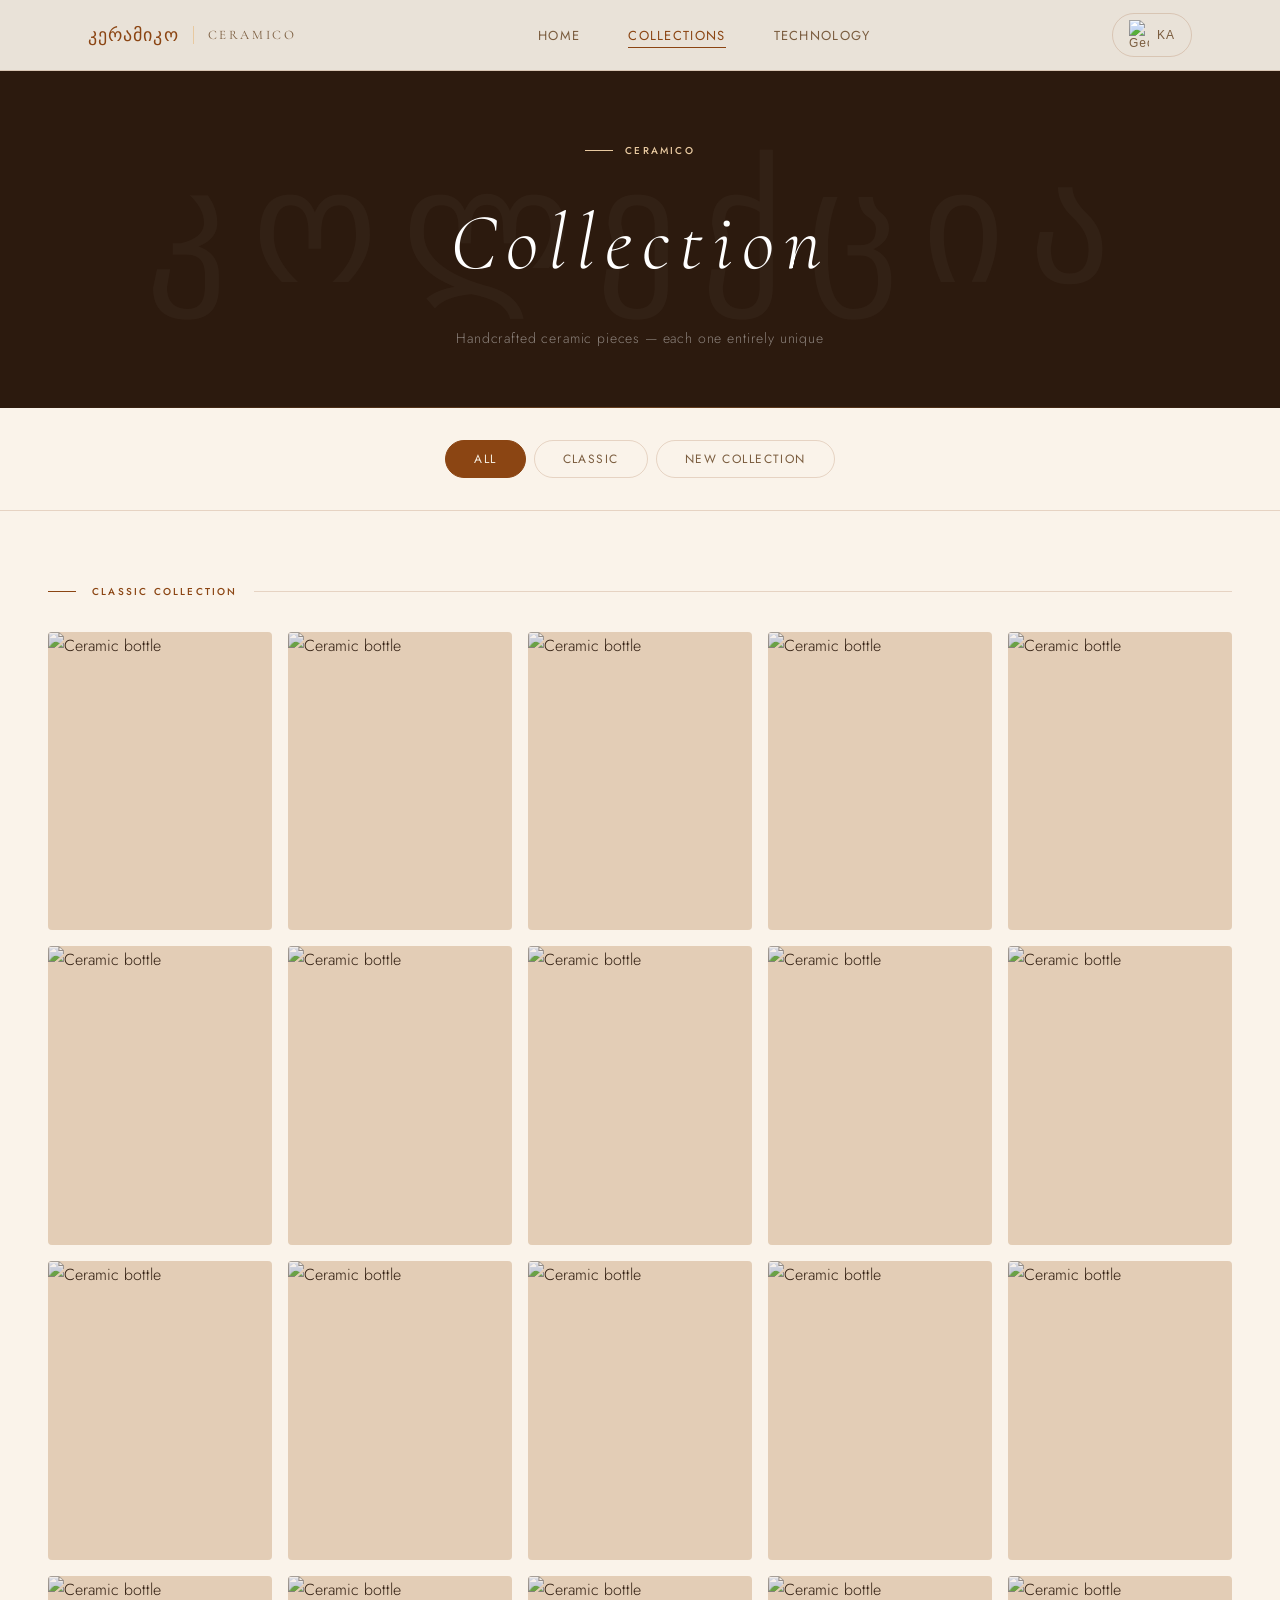
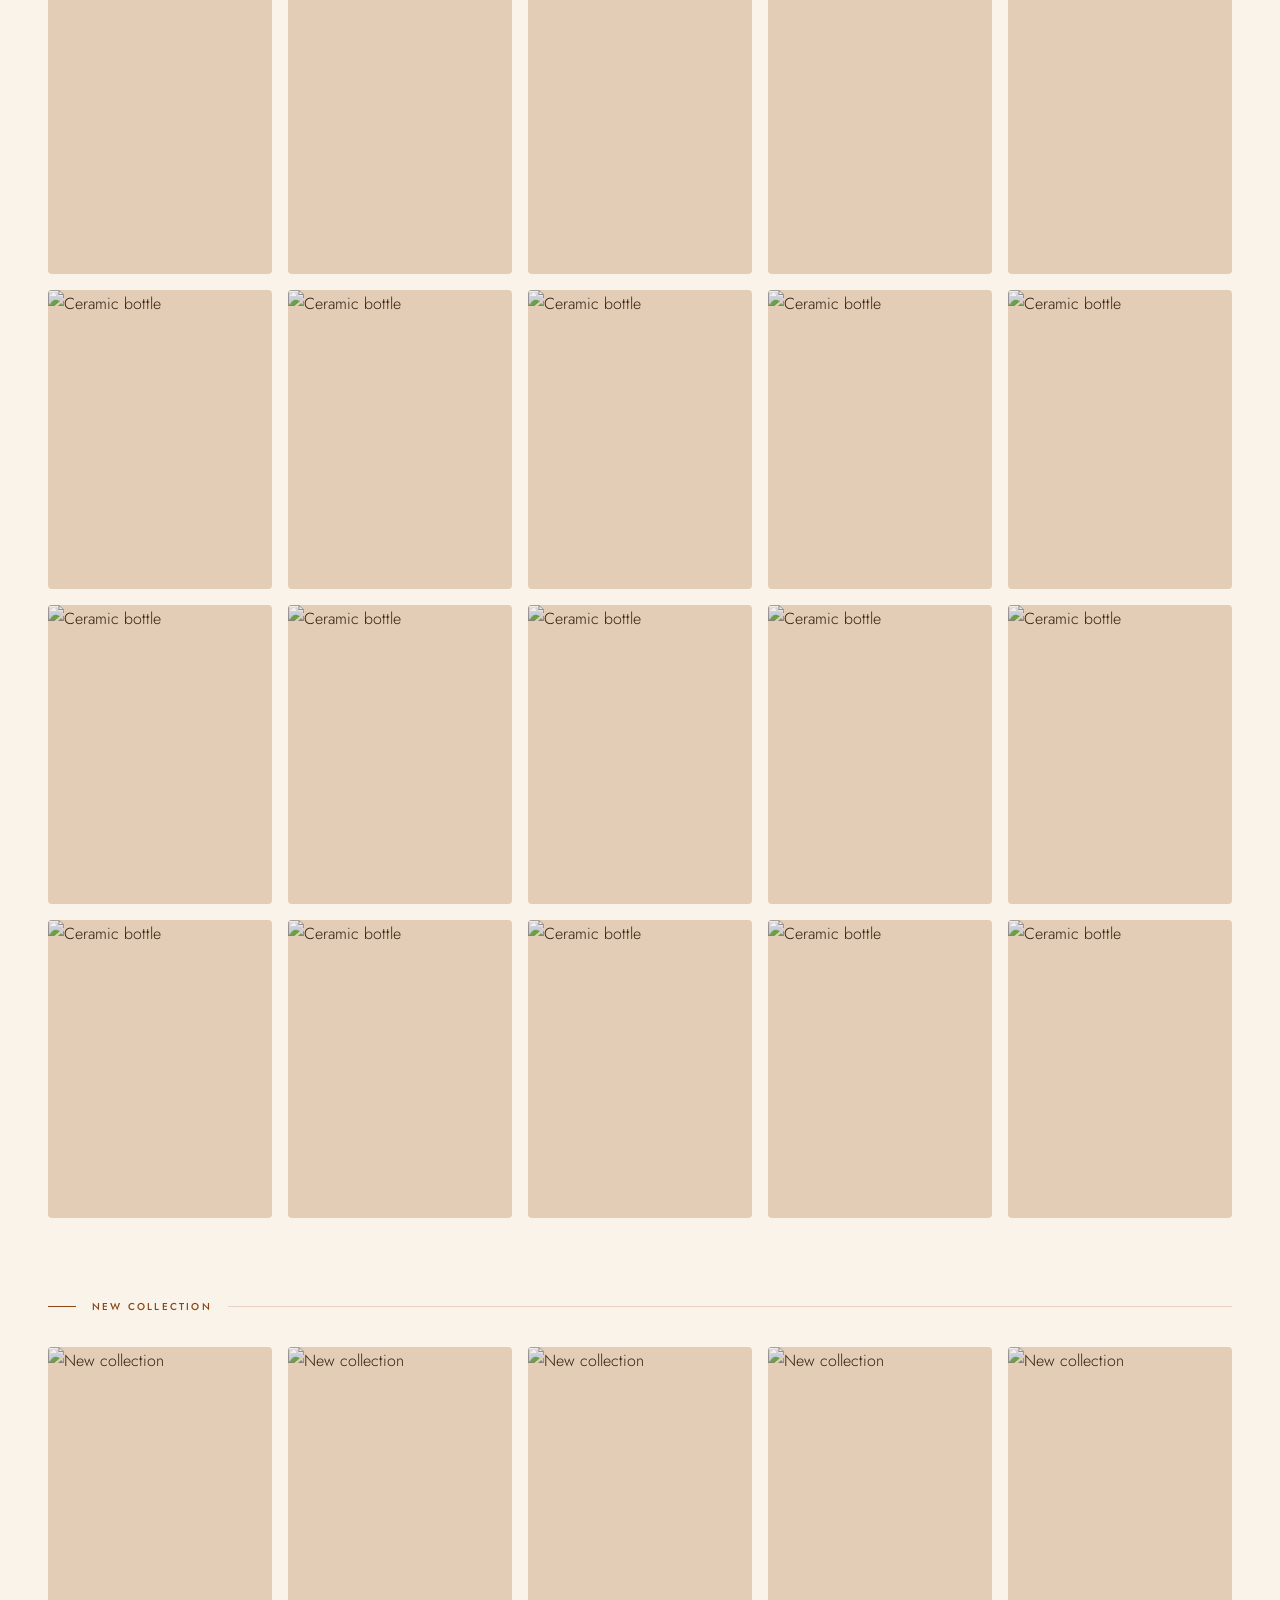
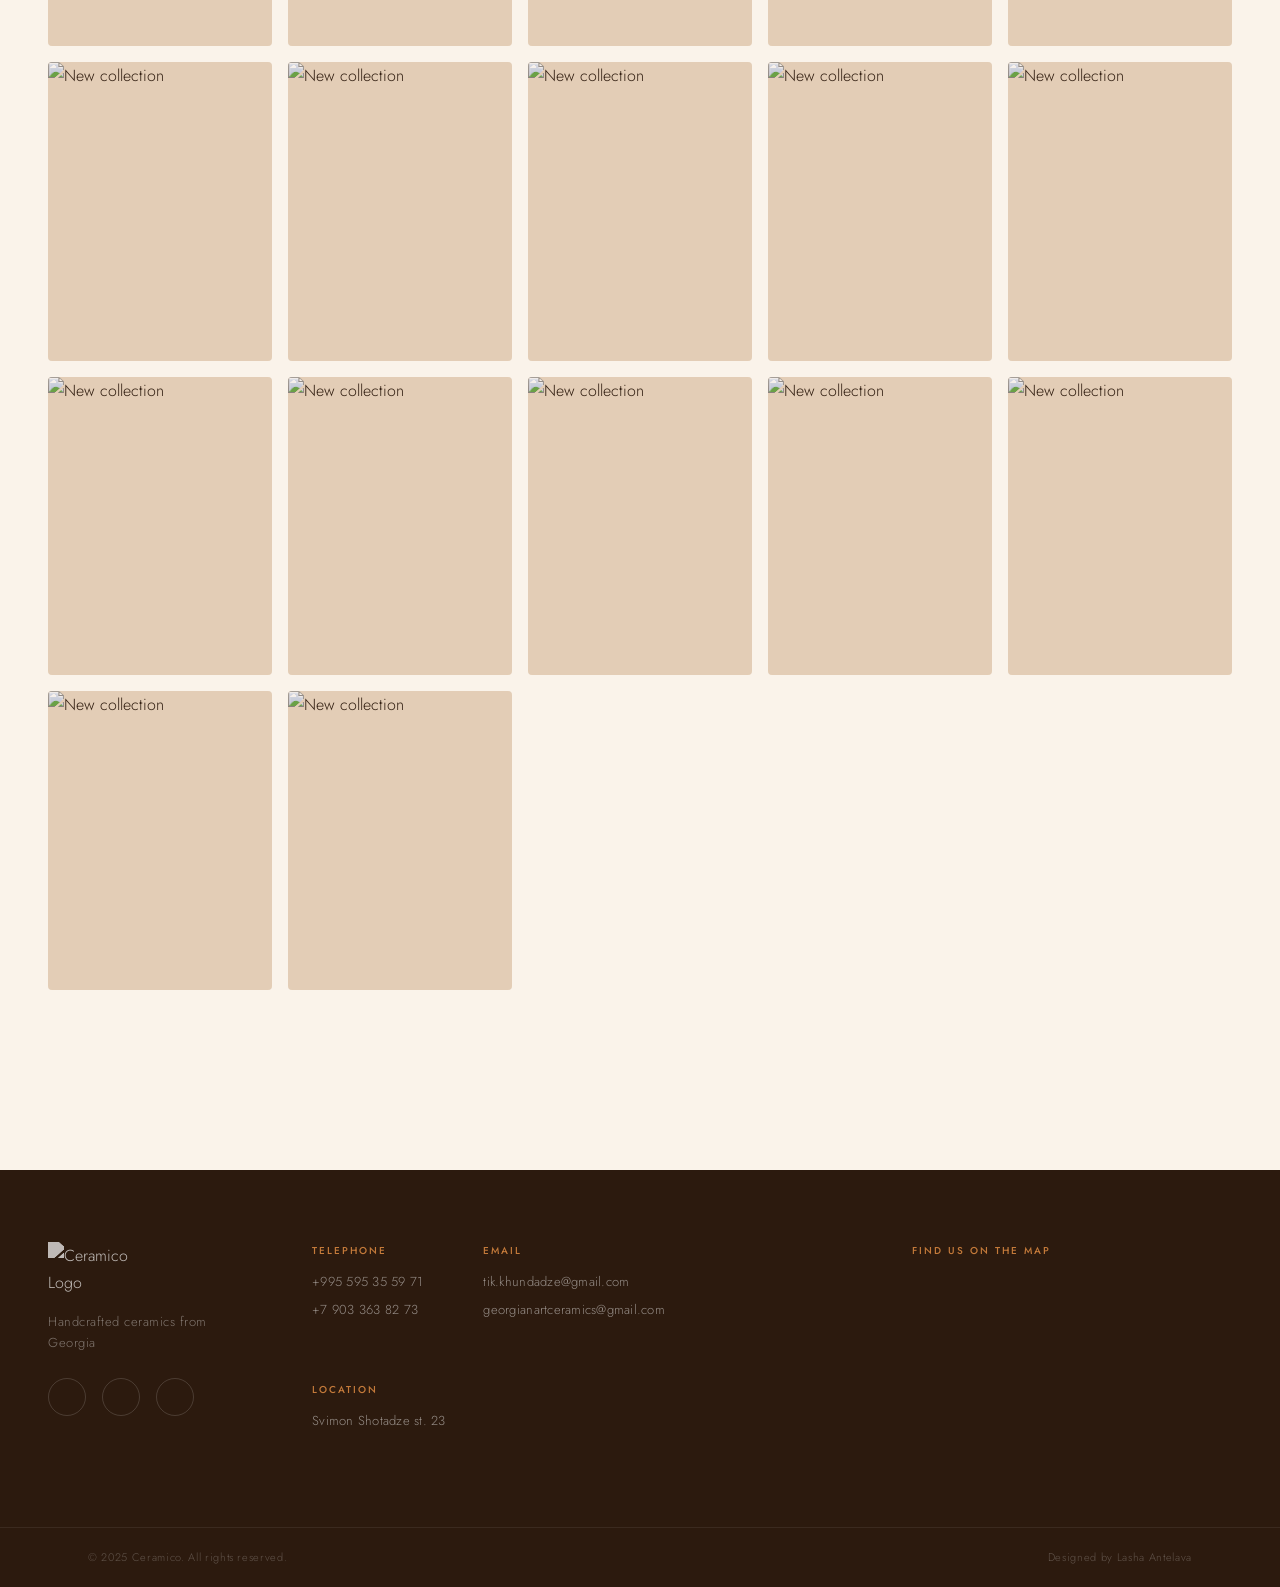
==== collection.html @ eb9ffe62 "init" ====
<!DOCTYPE html>
<html lang="en">

<head>
    <meta charset="UTF-8">
    <meta name="viewport" content="width=device-width, initial-scale=1.0">
    <link rel="stylesheet" href="style.css">
    <link rel="stylesheet" href="collection.css">
    <link rel="preconnect" href="https://fonts.googleapis.com">
    <link rel="preconnect" href="https://fonts.gstatic.com" crossorigin>
    <link href="https://fonts.googleapis.com/css2?family=Cormorant+Garamond:ital,wght@0,300;0,400;0,500;0,600;1,300;1,400&family=Jost:wght@300;400;500&display=swap" rel="stylesheet">
    <script src="https://kit.fontawesome.com/76924def7a.js" crossorigin="anonymous"></script>
    <title>Collection — Ceramico</title>
</head>

<body>

    <!-- NAVBAR -->
    <header class="tavi">
        <div class="nav-inner">
            <div class="nav-logo">
                <span class="logo-geo">კერამიკო</span>
                <span class="logo-divider"></span>
                <span class="logo-en">CERAMICO</span>
            </div>
            <nav class="navigacia">
                <ul class="chamonatvali">
                    <li><a href="home.html">Home</a></li>
                    <li><a href="collection.html" class="nav-active">Collections</a></li>
                    <li><a href="Technology.html">Technology</a></li>
                </ul>
            </nav>
            <button id="language-switch">
                <a href="koleqcia.html">
                    <img src="./fotebi/georgia-flag.jpg" alt="Georgian"> KA
                </a>
            </button>
        </div>
    </header>

    <!-- PAGE HERO -->
    <section class="page-hero">
        <div class="page-hero-content">
            <div class="section-label">Ceramico</div>
            <h1 class="page-title">Collection</h1>
            <p class="page-sub">Handcrafted ceramic pieces — each one entirely unique</p>
        </div>
        <div class="page-hero-line"></div>
    </section>

    <!-- FILTER BAR -->
    <div class="filter-bar">
        <button class="filter-btn active" data-filter="all">All</button>
        <button class="filter-btn" data-filter="classic">Classic</button>
        <button class="filter-btn" data-filter="new">New Collection</button>
    </div>

    <!-- GALLERY -->
    <main class="gallery-wrap">

        <!-- Classic collection -->
        <div class="gallery-section" id="classic">
            <div class="gallery-section-label">Classic Collection</div>
            <div class="gallery-grid">
                <div class="gallery-item" data-filter="classic"><div class="gallery-img-wrap"><img src="/fotebi/Rectangle 14.png" alt="Ceramic bottle"><div class="gallery-overlay"><i class="fa-solid fa-magnifying-glass-plus"></i></div></div></div>
                <div class="gallery-item" data-filter="classic"><div class="gallery-img-wrap"><img src="/fotebi/Rectangle 15.png" alt="Ceramic bottle"><div class="gallery-overlay"><i class="fa-solid fa-magnifying-glass-plus"></i></div></div></div>
                <div class="gallery-item" data-filter="classic"><div class="gallery-img-wrap"><img src="/fotebi/Rectangle 16.png" alt="Ceramic bottle"><div class="gallery-overlay"><i class="fa-solid fa-magnifying-glass-plus"></i></div></div></div>
                <div class="gallery-item" data-filter="classic"><div class="gallery-img-wrap"><img src="/fotebi/Rectangle 17.png" alt="Ceramic bottle"><div class="gallery-overlay"><i class="fa-solid fa-magnifying-glass-plus"></i></div></div></div>
                <div class="gallery-item" data-filter="classic"><div class="gallery-img-wrap"><img src="/fotebi/Rectangle 18.png" alt="Ceramic bottle"><div class="gallery-overlay"><i class="fa-solid fa-magnifying-glass-plus"></i></div></div></div>
                <div class="gallery-item" data-filter="classic"><div class="gallery-img-wrap"><img src="/fotebi/Rectangle 19.png" alt="Ceramic bottle"><div class="gallery-overlay"><i class="fa-solid fa-magnifying-glass-plus"></i></div></div></div>
                <div class="gallery-item" data-filter="classic"><div class="gallery-img-wrap"><img src="/fotebi/Rectangle 20.png" alt="Ceramic bottle"><div class="gallery-overlay"><i class="fa-solid fa-magnifying-glass-plus"></i></div></div></div>
                <div class="gallery-item" data-filter="classic"><div class="gallery-img-wrap"><img src="/fotebi/Rectangle 21.png" alt="Ceramic bottle"><div class="gallery-overlay"><i class="fa-solid fa-magnifying-glass-plus"></i></div></div></div>
                <div class="gallery-item" data-filter="classic"><div class="gallery-img-wrap"><img src="/fotebi/Rectangle 22.png" alt="Ceramic bottle"><div class="gallery-overlay"><i class="fa-solid fa-magnifying-glass-plus"></i></div></div></div>
                <div class="gallery-item" data-filter="classic"><div class="gallery-img-wrap"><img src="/fotebi/Rectangle 23.png" alt="Ceramic bottle"><div class="gallery-overlay"><i class="fa-solid fa-magnifying-glass-plus"></i></div></div></div>
                <div class="gallery-item" data-filter="classic"><div class="gallery-img-wrap"><img src="/fotebi/Rectangle 24.png" alt="Ceramic bottle"><div class="gallery-overlay"><i class="fa-solid fa-magnifying-glass-plus"></i></div></div></div>
                <div class="gallery-item" data-filter="classic"><div class="gallery-img-wrap"><img src="/fotebi/Rectangle 25.png" alt="Ceramic bottle"><div class="gallery-overlay"><i class="fa-solid fa-magnifying-glass-plus"></i></div></div></div>
                <div class="gallery-item" data-filter="classic"><div class="gallery-img-wrap"><img src="/fotebi/Rectangle 26.png" alt="Ceramic bottle"><div class="gallery-overlay"><i class="fa-solid fa-magnifying-glass-plus"></i></div></div></div>
                <div class="gallery-item" data-filter="classic"><div class="gallery-img-wrap"><img src="/fotebi/Rectangle 27.png" alt="Ceramic bottle"><div class="gallery-overlay"><i class="fa-solid fa-magnifying-glass-plus"></i></div></div></div>
                <div class="gallery-item" data-filter="classic"><div class="gallery-img-wrap"><img src="/fotebi/Rectangle 28.png" alt="Ceramic bottle"><div class="gallery-overlay"><i class="fa-solid fa-magnifying-glass-plus"></i></div></div></div>
                <div class="gallery-item" data-filter="classic"><div class="gallery-img-wrap"><img src="/fotebi/Rectangle 29.png" alt="Ceramic bottle"><div class="gallery-overlay"><i class="fa-solid fa-magnifying-glass-plus"></i></div></div></div>
                <div class="gallery-item" data-filter="classic"><div class="gallery-img-wrap"><img src="/fotebi/Rectangle 30.png" alt="Ceramic bottle"><div class="gallery-overlay"><i class="fa-solid fa-magnifying-glass-plus"></i></div></div></div>
                <div class="gallery-item" data-filter="classic"><div class="gallery-img-wrap"><img src="/fotebi/Rectangle 31.png" alt="Ceramic bottle"><div class="gallery-overlay"><i class="fa-solid fa-magnifying-glass-plus"></i></div></div></div>
                <div class="gallery-item" data-filter="classic"><div class="gallery-img-wrap"><img src="/fotebi/Rectangle 32.png" alt="Ceramic bottle"><div class="gallery-overlay"><i class="fa-solid fa-magnifying-glass-plus"></i></div></div></div>
                <div class="gallery-item" data-filter="classic"><div class="gallery-img-wrap"><img src="/fotebi/Rectangle 33.png" alt="Ceramic bottle"><div class="gallery-overlay"><i class="fa-solid fa-magnifying-glass-plus"></i></div></div></div>
                <div class="gallery-item" data-filter="classic"><div class="gallery-img-wrap"><img src="/fotebi/Rectangle 34.png" alt="Ceramic bottle"><div class="gallery-overlay"><i class="fa-solid fa-magnifying-glass-plus"></i></div></div></div>
                <div class="gallery-item" data-filter="classic"><div class="gallery-img-wrap"><img src="/fotebi/Rectangle 35.png" alt="Ceramic bottle"><div class="gallery-overlay"><i class="fa-solid fa-magnifying-glass-plus"></i></div></div></div>
                <div class="gallery-item" data-filter="classic"><div class="gallery-img-wrap"><img src="/fotebi/Rectangle 36.jpg" alt="Ceramic bottle"><div class="gallery-overlay"><i class="fa-solid fa-magnifying-glass-plus"></i></div></div></div>
                <div class="gallery-item" data-filter="classic"><div class="gallery-img-wrap"><img src="/fotebi/Rectangle 37.png" alt="Ceramic bottle"><div class="gallery-overlay"><i class="fa-solid fa-magnifying-glass-plus"></i></div></div></div>
                <div class="gallery-item" data-filter="classic"><div class="gallery-img-wrap"><img src="/fotebi/Rectangle 38.png" alt="Ceramic bottle"><div class="gallery-overlay"><i class="fa-solid fa-magnifying-glass-plus"></i></div></div></div>
                <div class="gallery-item" data-filter="classic"><div class="gallery-img-wrap"><img src="/fotebi/Rectangle 39.png" alt="Ceramic bottle"><div class="gallery-overlay"><i class="fa-solid fa-magnifying-glass-plus"></i></div></div></div>
                <div class="gallery-item" data-filter="classic"><div class="gallery-img-wrap"><img src="/fotebi/Rectangle 40.png" alt="Ceramic bottle"><div class="gallery-overlay"><i class="fa-solid fa-magnifying-glass-plus"></i></div></div></div>
                <div class="gallery-item" data-filter="classic"><div class="gallery-img-wrap"><img src="/fotebi/Rectangle 41.png" alt="Ceramic bottle"><div class="gallery-overlay"><i class="fa-solid fa-magnifying-glass-plus"></i></div></div></div>
                <div class="gallery-item" data-filter="classic"><div class="gallery-img-wrap"><img src="/fotebi/Rectangle 42.png" alt="Ceramic bottle"><div class="gallery-overlay"><i class="fa-solid fa-magnifying-glass-plus"></i></div></div></div>
                <div class="gallery-item" data-filter="classic"><div class="gallery-img-wrap"><img src="/fotebi/Rectangle 43.png" alt="Ceramic bottle"><div class="gallery-overlay"><i class="fa-solid fa-magnifying-glass-plus"></i></div></div></div>
                <div class="gallery-item" data-filter="classic"><div class="gallery-img-wrap"><img src="/fotebi/Rectangle 44.png" alt="Ceramic bottle"><div class="gallery-overlay"><i class="fa-solid fa-magnifying-glass-plus"></i></div></div></div>
                <div class="gallery-item" data-filter="classic"><div class="gallery-img-wrap"><img src="/fotebi/Rectangle 37.png" alt="Ceramic bottle"><div class="gallery-overlay"><i class="fa-solid fa-magnifying-glass-plus"></i></div></div></div>
                <div class="gallery-item" data-filter="classic"><div class="gallery-img-wrap"><img src="/fotebi/Rectangle 38.png" alt="Ceramic bottle"><div class="gallery-overlay"><i class="fa-solid fa-magnifying-glass-plus"></i></div></div></div>
                <div class="gallery-item" data-filter="classic"><div class="gallery-img-wrap"><img src="/fotebi/Rectangle 31.png" alt="Ceramic bottle"><div class="gallery-overlay"><i class="fa-solid fa-magnifying-glass-plus"></i></div></div></div>
                <div class="gallery-item" data-filter="classic"><div class="gallery-img-wrap"><img src="/fotebi/Rectangle 46.png" alt="Ceramic bottle"><div class="gallery-overlay"><i class="fa-solid fa-magnifying-glass-plus"></i></div></div></div>
            </div>
        </div>

        <!-- New collection -->
        <div class="gallery-section" id="new">
            <div class="gallery-section-label">New Collection</div>
            <div class="gallery-grid">
                <div class="gallery-item" data-filter="new"><div class="gallery-img-wrap"><img src="/fotebi/axali fotkebi/1.jpg" alt="New collection"><div class="gallery-overlay"><i class="fa-solid fa-magnifying-glass-plus"></i></div></div></div>
                <div class="gallery-item" data-filter="new"><div class="gallery-img-wrap"><img src="/fotebi/axali fotkebi/2.jpg" alt="New collection"><div class="gallery-overlay"><i class="fa-solid fa-magnifying-glass-plus"></i></div></div></div>
                <div class="gallery-item" data-filter="new"><div class="gallery-img-wrap"><img src="/fotebi/axali fotkebi/3.jpg" alt="New collection"><div class="gallery-overlay"><i class="fa-solid fa-magnifying-glass-plus"></i></div></div></div>
                <div class="gallery-item" data-filter="new"><div class="gallery-img-wrap"><img src="/fotebi/axali fotkebi/4.jpg" alt="New collection"><div class="gallery-overlay"><i class="fa-solid fa-magnifying-glass-plus"></i></div></div></div>
                <div class="gallery-item" data-filter="new"><div class="gallery-img-wrap"><img src="/fotebi/axali fotkebi/5.jpg" alt="New collection"><div class="gallery-overlay"><i class="fa-solid fa-magnifying-glass-plus"></i></div></div></div>
                <div class="gallery-item" data-filter="new"><div class="gallery-img-wrap"><img src="/fotebi/axali fotkebi/6.jpg" alt="New collection"><div class="gallery-overlay"><i class="fa-solid fa-magnifying-glass-plus"></i></div></div></div>
                <div class="gallery-item" data-filter="new"><div class="gallery-img-wrap"><img src="/fotebi/axali fotkebi/7.jpg" alt="New collection"><div class="gallery-overlay"><i class="fa-solid fa-magnifying-glass-plus"></i></div></div></div>
                <div class="gallery-item" data-filter="new"><div class="gallery-img-wrap"><img src="/fotebi/axali fotkebi/8.jpg" alt="New collection"><div class="gallery-overlay"><i class="fa-solid fa-magnifying-glass-plus"></i></div></div></div>
                <div class="gallery-item" data-filter="new"><div class="gallery-img-wrap"><img src="/fotebi/axali fotkebi/9.jpg" alt="New collection"><div class="gallery-overlay"><i class="fa-solid fa-magnifying-glass-plus"></i></div></div></div>
                <div class="gallery-item" data-filter="new"><div class="gallery-img-wrap"><img src="/fotebi/axali fotkebi/10.jpg" alt="New collection"><div class="gallery-overlay"><i class="fa-solid fa-magnifying-glass-plus"></i></div></div></div>
                <div class="gallery-item" data-filter="new"><div class="gallery-img-wrap"><img src="/fotebi/axali fotkebi/11.jpg" alt="New collection"><div class="gallery-overlay"><i class="fa-solid fa-magnifying-glass-plus"></i></div></div></div>
                <div class="gallery-item" data-filter="new"><div class="gallery-img-wrap"><img src="/fotebi/axali fotkebi/12.jpg" alt="New collection"><div class="gallery-overlay"><i class="fa-solid fa-magnifying-glass-plus"></i></div></div></div>
                <div class="gallery-item" data-filter="new"><div class="gallery-img-wrap"><img src="/fotebi/axali fotkebi/13.jpg" alt="New collection"><div class="gallery-overlay"><i class="fa-solid fa-magnifying-glass-plus"></i></div></div></div>
                <div class="gallery-item" data-filter="new"><div class="gallery-img-wrap"><img src="/fotebi/axali fotkebi/14.jpg" alt="New collection"><div class="gallery-overlay"><i class="fa-solid fa-magnifying-glass-plus"></i></div></div></div>
                <div class="gallery-item" data-filter="new"><div class="gallery-img-wrap"><img src="/fotebi/axali fotkebi/15.jpg" alt="New collection"><div class="gallery-overlay"><i class="fa-solid fa-magnifying-glass-plus"></i></div></div></div>
                <div class="gallery-item" data-filter="new"><div class="gallery-img-wrap"><img src="/fotebi/axali fotkebi/16.jpg" alt="New collection"><div class="gallery-overlay"><i class="fa-solid fa-magnifying-glass-plus"></i></div></div></div>
                <div class="gallery-item" data-filter="new"><div class="gallery-img-wrap"><img src="/fotebi/axali fotkebi/17.jpg" alt="New collection"><div class="gallery-overlay"><i class="fa-solid fa-magnifying-glass-plus"></i></div></div></div>
            </div>
        </div>

    </main>

    <!-- LIGHTBOX -->
    <div class="lightbox" id="lightbox">
        <button class="lightbox-close"><i class="fa-solid fa-xmark"></i></button>
        <button class="lightbox-prev"><i class="fa-solid fa-chevron-left"></i></button>
        <div class="lightbox-img-wrap">
            <img src="" alt="" id="lightbox-img">
        </div>
        <button class="lightbox-next"><i class="fa-solid fa-chevron-right"></i></button>
    </div>

    <!-- FOOTER -->
    <footer>
        <div class="footer-top">
            <div class="footer-logo-block">
                <img src="./fotebi/logo.png" alt="Ceramico Logo" class="footer-logo">
                <p class="footer-tagline">Handcrafted ceramics from Georgia</p>
                <div class="soc">
                    <a href="#"><i class="fa-brands fa-facebook"></i></a>
                    <a href="#"><i class="fa-brands fa-instagram"></i></a>
                    <a href="#"><i class="fa-regular fa-envelope"></i></a>
                </div>
            </div>
            <div class="footer-contacts">
                <div class="contact-group">
                    <p class="contact-heading">Telephone</p>
                    <p class="contact-val">+995 595 35 59 71</p>
                    <p class="contact-val">+7 903 363 82 73</p>
                </div>
                <div class="contact-group">
                    <p class="contact-heading">Email</p>
                    <p class="contact-val">tik.khundadze@gmail.com</p>
                    <p class="contact-val">georgianartceramics@gmail.com</p>
                </div>
                <div class="contact-group">
                    <p class="contact-heading">Location</p>
                    <p class="contact-val">Svimon Shotadze st. 23</p>
                </div>
            </div>
            <div class="footer-map">
                <p class="footer-map-label">Find us on the map</p>
                <iframe src="https://www.google.com/maps/embed?pb=!1m18!1m12!1m3!1d2972.876158461858!2d44.75768653528101!3d41.83096477124692!2m3!1f0!2f0!3f0!3m2!1i1024!2i768!4f13.1!3m3!1m2!1s0x40446f11e22a13d9%3A0x3f8ae42a7b298f8d!2sClay%20Bottles-Ceramico!5e0!3m2!1sen!2sge!4v1778598873194!5m2!1sen!2sge" allowfullscreen="" loading="lazy" referrerpolicy="no-referrer-when-downgrade"></iframe>
            </div>
        </div>
        <div class="footer-bottom">
            <p>© 2025 Ceramico. All rights reserved.</p>
            <p>Designed by Lasha Antelava</p>
        </div>
    </footer>

    <script src="gallery.js"></script>
</body>
</html>
---- style.css ----
/* ============================================
   CERAMICO — Redesigned Stylesheet
   Palette: warm terracotta, clay cream, deep brown
   Fonts: Cormorant Garamond (display) + Jost (body)
   ============================================ */

:root {
    --clay:        #8B4513;
    --clay-dark:   #5C2E0A;
    --clay-light:  #C47A3A;
    --clay-pale:   #E8C9A0;
    --cream:       #F5EDE0;
    --cream-dark:  #EAD9C4;
    --parchment:   #FAF3EA;
    --brown-deep:  #2C1A0E;
    --brown-mid:   #4A2D1A;
    --text-main:   #2C1A0E;
    --text-muted:  #7A5C3E;
    --text-light:  #B08D6A;
    --border:      rgba(139, 69, 19, 0.18);

    --font-display: 'Cormorant Garamond', Georgia, serif;
    --font-body:    'Jost', sans-serif;
}

*, *::before, *::after {
    margin: 0;
    padding: 0;
    box-sizing: border-box;
}

html { scroll-behavior: smooth; }

body {
    font-family: var(--font-body);
    background-color: var(--parchment);
    color: var(--text-main);
    font-weight: 300;
    line-height: 1.7;
    overflow-x: hidden;
}

a {
    all: unset;
    cursor: pointer;
}

img {
    max-width: 100%;
    display: block;
}

/* ============================================
   NAVBAR
   ============================================ */

.tavi {
    position: fixed;
    top: 0; left: 0; right: 0;
    z-index: 100;
    background: rgba(250, 243, 234, 0.92);
    backdrop-filter: blur(10px);
    -webkit-backdrop-filter: blur(10px);
    border-bottom: 1px solid var(--border);
}

.nav-inner {
    max-width: 1200px;
    margin: 0 auto;
    padding: 0 48px;
    height: 70px;
    display: flex;
    align-items: center;
    justify-content: space-between;
}

.nav-logo {
    display: flex;
    align-items: center;
    gap: 14px;
    font-family: var(--font-display);
}

.logo-geo {
    font-size: 18px;
    font-weight: 500;
    color: var(--clay);
    letter-spacing: 0.06em;
}

.logo-divider {
    display: inline-block;
    width: 1px;
    height: 18px;
    background: var(--clay-pale);
}

.logo-en {
    font-size: 13px;
    font-weight: 400;
    letter-spacing: 0.2em;
    color: var(--text-muted);
}

.chamonatvali {
    display: flex;
    list-style: none;
    gap: 48px;
}

.chamonatvali a {
    font-family: var(--font-body);
    font-size: 13px;
    font-weight: 400;
    letter-spacing: 0.1em;
    color: var(--text-muted);
    text-transform: uppercase;
    transition: color 0.2s;
    position: relative;
}

.chamonatvali a::after {
    content: '';
    position: absolute;
    bottom: -3px; left: 0;
    width: 0; height: 1px;
    background: var(--clay);
    transition: width 0.25s ease;
}

.chamonatvali a:hover {
    color: var(--clay);
}

.chamonatvali a:hover::after {
    width: 100%;
}

#language-switch {
    background: none;
    border: 1px solid var(--border);
    border-radius: 40px;
    padding: 6px 16px;
    cursor: pointer;
    transition: background 0.2s, border-color 0.2s;
}

#language-switch:hover {
    background: var(--cream-dark);
    border-color: var(--clay-pale);
}

#language-switch a {
    display: flex;
    align-items: center;
    gap: 8px;
    font-size: 12px;
    font-weight: 400;
    letter-spacing: 0.08em;
    color: var(--text-muted);
}

#language-switch img {
    width: 20px;
    height: auto;
    display: inline-block;
}

/* ============================================
   HERO
   ============================================ */

.hero {
    position: relative;
    min-height: 100vh;
    display: flex;
    align-items: center;
    justify-content: center;
    background-color: var(--brown-deep);
    background-image:
        radial-gradient(ellipse 80% 60% at 50% 40%, rgba(139,69,19,0.35) 0%, transparent 70%),
        url('./fotebi/Group\ 26.png');
    background-size: cover;
    background-position: center;
    overflow: hidden;
}

.hero::after {
    content: '';
    position: absolute;
    inset: 0;
    background: linear-gradient(
        to bottom,
        rgba(28, 12, 4, 0.55) 0%,
        rgba(28, 12, 4, 0.3) 50%,
        rgba(28, 12, 4, 0.75) 100%
    );
}

.hero-bg-text {
    position: absolute;
    bottom: -30px;
    left: 50%;
    transform: translateX(-50%);
    font-family: var(--font-display);
    font-size: clamp(80px, 18vw, 240px);
    font-weight: 300;
    letter-spacing: 0.3em;
    color: rgba(255,255,255,0.04);
    white-space: nowrap;
    pointer-events: none;
    z-index: 1;
    user-select: none;
}

.hero-content {
    position: relative;
    z-index: 2;
    text-align: center;
    padding: 0 24px;
    animation: fadeUp 1.2s ease both;
}

@keyframes fadeUp {
    from { opacity: 0; transform: translateY(32px); }
    to   { opacity: 1; transform: translateY(0); }
}

.hero-tag {
    font-size: 11px;
    letter-spacing: 0.22em;
    text-transform: uppercase;
    color: var(--clay-pale);
    margin-bottom: 24px;
    font-weight: 400;
}

.hero-title {
    font-family: var(--font-display);
    font-size: clamp(52px, 8vw, 100px);
    font-weight: 300;
    font-style: italic;
    color: #fff;
    letter-spacing: 0.25em;
    line-height: 1.1;
    margin-bottom: 24px;
}

.hero-sub {
    font-size: 15px;
    font-weight: 300;
    color: rgba(255,255,255,0.65);
    letter-spacing: 0.05em;
    margin-bottom: 44px;
    max-width: 460px;
    margin-left: auto;
    margin-right: auto;
}

.hero-btn {
    display: inline-flex;
    align-items: center;
    gap: 10px;
    border: 1px solid rgba(255,255,255,0.4);
    padding: 14px 40px;
    font-size: 12px;
    letter-spacing: 0.18em;
    text-transform: uppercase;
    color: #fff;
    transition: background 0.25s, border-color 0.25s;
}

.hero-btn:hover {
    background: var(--clay);
    border-color: var(--clay);
}

.hero-btn span {
    font-size: 16px;
    transition: transform 0.2s;
}

.hero-btn:hover span {
    transform: translateX(4px);
}

.hero-scroll-hint {
    position: absolute;
    bottom: 32px;
    left: 50%;
    transform: translateX(-50%);
    z-index: 2;
    color: rgba(255,255,255,0.35);
    font-size: 20px;
    animation: bounce 2.2s ease-in-out infinite;
}

@keyframes bounce {
    0%, 100% { transform: translateX(-50%) translateY(0); }
    50%       { transform: translateX(-50%) translateY(8px); }
}

/* ============================================
   STATS BAR
   ============================================ */

.stats-bar {
    display: flex;
    align-items: center;
    justify-content: center;
    gap: 0;
    background: var(--clay-dark);
    padding: 28px 0;
}

.stat-item {
    display: flex;
    flex-direction: column;
    align-items: center;
    gap: 4px;
    padding: 0 56px;
}

.stat-num {
    font-family: var(--font-display);
    font-size: 32px;
    font-weight: 400;
    color: var(--clay-pale);
    line-height: 1;
}

.stat-label {
    font-size: 11px;
    letter-spacing: 0.1em;
    color: rgba(232, 201, 160, 0.55);
    text-transform: uppercase;
}

.stat-divider {
    width: 1px;
    height: 36px;
    background: rgba(232, 201, 160, 0.2);
}

/* ============================================
   MAIN — SHARED
   ============================================ */

.mtavari {
    max-width: 1200px;
    margin: 0 auto;
    padding: 100px 48px;
}

.section-label {
    font-size: 10px;
    letter-spacing: 0.22em;
    text-transform: uppercase;
    color: var(--clay);
    margin-bottom: 16px;
    font-weight: 500;
    display: flex;
    align-items: center;
    gap: 12px;
}

.section-label::before {
    content: '';
    display: inline-block;
    width: 28px;
    height: 1px;
    background: var(--clay);
}

.section-title {
    font-family: var(--font-display);
    font-size: clamp(36px, 4vw, 54px);
    font-weight: 400;
    font-style: italic;
    color: var(--brown-deep);
    line-height: 1.15;
    margin-bottom: 32px;
}

.body-text {
    font-size: 16px;
    line-height: 1.85;
    color: var(--text-muted);
    font-weight: 300;
    margin-bottom: 20px;
    max-width: 560px;
}

.pull-quote {
    font-family: var(--font-display);
    font-size: 20px;
    font-style: italic;
    font-weight: 400;
    color: var(--clay);
    border-left: 2px solid var(--clay-pale);
    padding-left: 24px;
    margin: 36px 0;
    line-height: 1.6;
    max-width: 480px;
}

.text-link {
    display: inline-flex;
    align-items: center;
    gap: 8px;
    font-size: 12px;
    letter-spacing: 0.16em;
    text-transform: uppercase;
    color: var(--clay);
    font-weight: 500;
    border-bottom: 1px solid var(--clay-pale);
    padding-bottom: 4px;
    margin-top: 12px;
    transition: border-color 0.2s, color 0.2s;
}

.text-link:hover {
    color: var(--clay-dark);
    border-color: var(--clay);
}

/* ============================================
   ROW 1
   ============================================ */

.row1 {
    display: grid;
    grid-template-columns: 1fr 1fr;
    gap: 80px;
    align-items: center;
    margin-bottom: 80px;
}

.row1 .text-block {
    order: 1;
}

.row1 .image-block {
    order: 2;
}

.img-frame {
    position: relative;
    display: inline-block;
}

.img-frame img {
    width: 100%;
    max-width: 460px;
    border-radius: 2px;
    filter: sepia(12%) saturate(90%);
}

.img-frame::before {
    content: '';
    position: absolute;
    top: -16px; right: -16px;
    width: 100%; height: 100%;
    border: 1px solid var(--clay-pale);
    border-radius: 2px;
    z-index: -1;
    pointer-events: none;
}

.img-badge {
    position: absolute;
    bottom: -16px;
    right: -16px;
    background: var(--clay);
    color: var(--cream);
    font-family: var(--font-display);
    font-size: 13px;
    font-style: italic;
    text-align: center;
    line-height: 1.3;
    padding: 14px 20px;
    letter-spacing: 0.04em;
}

/* ============================================
   ORNAMENT DIVIDER
   ============================================ */

.ornament-divider {
    display: flex;
    align-items: center;
    gap: 16px;
    margin: 20px 0 80px;
}

.ornament-divider span {
    flex: 1;
    height: 1px;
    background: var(--border);
}

.ornament-dot {
    color: var(--clay-pale);
    font-size: 8px;
}

/* ============================================
   ROW 2
   ============================================ */

.row2 {
    display: grid;
    grid-template-columns: 1fr 1fr;
    gap: 80px;
    align-items: start;
}

.row2 .image-block {
    order: 1;
}

.row2 .text-block {
    order: 2;
}

.img-frame--left::before {
    top: -16px;
    left: -16px;
    right: auto;
}

/* ============================================
   FOOTER
   ============================================ */

footer {
    background: var(--brown-deep);
    color: var(--cream);
}

.footer-top {
    max-width: 1400px;
    margin: 0 auto;
    padding: 72px 48px 56px;
    display: grid;
    grid-template-columns: 200px 1fr auto;
    gap: 64px;
    align-items: start;
    border-bottom: 1px solid rgba(255,255,255,0.07);
}

.footer-logo-block {
    flex: 0 0 200px;
}

.footer-map {
    flex: 0 0 320px;
}

.footer-map-label {
    font-size: 10px;
    letter-spacing: 0.2em;
    text-transform: uppercase;
    color: var(--clay-light);
    font-weight: 500;
    margin-bottom: 12px;
}

.footer-map iframe {
    width: 320px;
    height: 200px;
    border: 0;
    border-radius: 4px;
    filter: sepia(30%) saturate(70%) brightness(0.75);
    display: block;
    transition: filter 0.3s;
}

.footer-map iframe:hover {
    filter: sepia(10%) saturate(90%) brightness(0.9);
}

.footer-logo {
    width: 100px;
    margin-bottom: 16px;
    filter: brightness(0) invert(1) opacity(0.7);
}

.footer-tagline {
    font-size: 13px;
    color: rgba(255,255,255,0.4);
    font-weight: 300;
    letter-spacing: 0.04em;
    margin-bottom: 24px;
    line-height: 1.6;
}

.soc {
    display: flex;
    gap: 16px;
}

.soc a {
    width: 36px;
    height: 36px;
    border: 1px solid rgba(255,255,255,0.15);
    display: flex;
    align-items: center;
    justify-content: center;
    border-radius: 50%;
    color: rgba(255,255,255,0.5);
    font-size: 14px;
    transition: background 0.2s, color 0.2s, border-color 0.2s;
}

.soc a:hover {
    background: var(--clay);
    border-color: var(--clay);
    color: #fff;
}

.footer-contacts {
    flex: 1;
    display: flex;
    gap: 60px;
    flex-wrap: wrap;
}

.contact-group {
    display: flex;
    flex-direction: column;
    gap: 6px;
}

.contact-heading {
    font-size: 10px;
    letter-spacing: 0.2em;
    text-transform: uppercase;
    color: var(--clay-light);
    font-weight: 500;
    margin-bottom: 6px;
}

.contact-val {
    font-size: 13px;
    color: rgba(255,255,255,0.5);
    font-weight: 300;
    letter-spacing: 0.02em;
}

.footer-bottom {
    max-width: 1200px;
    margin: 0 auto;
    padding: 20px 48px;
    display: flex;
    justify-content: space-between;
    align-items: center;
}

.footer-bottom p {
    font-size: 11px;
    color: rgba(255,255,255,0.25);
    letter-spacing: 0.06em;
}

/* ============================================
   RESPONSIVE
   ============================================ */

@media (max-width: 900px) {
    .nav-inner { padding: 0 24px; }
    .chamonatvali { gap: 28px; }

    .mtavari { padding: 72px 24px; }

    .row1, .row2 {
        grid-template-columns: 1fr;
        gap: 48px;
    }
    .row1 .image-block { order: -1; }
    .row2 .image-block { order: -1; }

    .body-text { max-width: 100%; }
    .pull-quote { max-width: 100%; }

    .stats-bar { flex-wrap: wrap; gap: 24px; padding: 28px 24px; }
    .stat-divider { display: none; }
    .stat-item { padding: 0 24px; }

    .footer-top { grid-template-columns: 1fr; gap: 40px; padding: 48px 24px; }
    .footer-contacts { gap: 36px; }
    .footer-map iframe { width: 100%; height: 180px; }
    .footer-bottom { padding: 20px 24px; flex-direction: column; gap: 8px; text-align: center; }
}

@media (max-width: 600px) {
    .hero-title { letter-spacing: 0.15em; }
    .chamonatvali { gap: 20px; }
    .chamonatvali a { font-size: 11px; }
    .logo-en { display: none; }
    .logo-divider { display: none; }
}
---- collection.css ----
/* ============================================
   CERAMICO — koleqcia.css
   Collection page styles
   Imports base variables from style.css
   ============================================ */

/* ============================================
   PAGE HERO
   ============================================ */

.page-hero {
    padding-top: 70px;
    background: var(--brown-deep);
    position: relative;
    overflow: hidden;
    text-align: center;
}

.page-hero::before {
    content: 'კოლექცია';
    position: absolute;
    top: 50%;
    left: 50%;
    transform: translate(-50%, -40%);
    font-family: var(--font-display);
    font-size: clamp(60px, 14vw, 160px);
    font-weight: 300;
    color: rgba(255,255,255,0.03);
    white-space: nowrap;
    pointer-events: none;
    letter-spacing: 0.15em;
}

.page-hero-content {
    padding: 72px 24px 56px;
    position: relative;
    z-index: 1;
    animation: fadeUp 0.9s ease both;
}

.page-hero .section-label {
    justify-content: center;
    color: var(--clay-pale);
    margin-bottom: 16px;
}

.page-hero .section-label::before {
    background: var(--clay-pale);
}

.page-title {
    font-family: var(--font-display);
    font-size: clamp(44px, 7vw, 80px);
    font-weight: 300;
    font-style: italic;
    color: #fff;
    letter-spacing: 0.12em;
    margin-bottom: 16px;
}

.page-sub {
    font-size: 14px;
    color: rgba(255,255,255,0.45);
    letter-spacing: 0.06em;
    font-weight: 300;
}

.page-hero-line {
    height: 1px;
    background: linear-gradient(to right, transparent, rgba(196,122,58,0.4), transparent);
}

/* ============================================
   FILTER BAR
   ============================================ */

.filter-bar {
    display: flex;
    justify-content: center;
    gap: 8px;
    padding: 32px 24px;
    background: var(--parchment);
    border-bottom: 1px solid var(--border);
    position: sticky;
    top: 70px;
    z-index: 50;
}

.filter-btn {
    background: none;
    border: 1px solid var(--border);
    padding: 9px 28px;
    font-family: var(--font-body);
    font-size: 12px;
    letter-spacing: 0.12em;
    text-transform: uppercase;
    color: var(--text-muted);
    cursor: pointer;
    transition: all 0.2s ease;
    border-radius: 40px;
}

.filter-btn:hover {
    border-color: var(--clay);
    color: var(--clay);
}

.filter-btn.active {
    background: var(--clay);
    border-color: var(--clay);
    color: var(--cream);
}

/* ============================================
   GALLERY SECTIONS
   ============================================ */

.gallery-wrap {
    max-width: 1300px;
    margin: 0 auto;
    padding: 72px 48px 100px;
}

.gallery-section {
    margin-bottom: 80px;
}

.gallery-section-label {
    font-size: 10px;
    letter-spacing: 0.22em;
    text-transform: uppercase;
    color: var(--clay);
    font-weight: 500;
    margin-bottom: 32px;
    display: flex;
    align-items: center;
    gap: 16px;
}

.gallery-section-label::before {
    content: '';
    display: inline-block;
    width: 28px;
    height: 1px;
    background: var(--clay);
}

.gallery-section-label::after {
    content: '';
    flex: 1;
    height: 1px;
    background: var(--border);
}

/* ============================================
   GALLERY GRID
   ============================================ */

.gallery-grid {
    display: grid;
    grid-template-columns: repeat(auto-fill, minmax(200px, 1fr));
    gap: 16px;
}

/* ============================================
   GALLERY ITEM + HOVER EFFECTS
   ============================================ */

.gallery-item {
    cursor: pointer;
    position: relative;
}

.gallery-img-wrap {
    position: relative;
    overflow: hidden;
    border-radius: 4px;
    background: var(--cream-dark);
    aspect-ratio: 3 / 4;
}

.gallery-img-wrap img {
    width: 100%;
    height: 100%;
    object-fit: cover;
    display: block;
    transition: transform 0.5s cubic-bezier(0.25, 0.46, 0.45, 0.94),
                filter 0.4s ease;
    filter: sepia(8%) saturate(85%);
}

/* Warm clay tint overlay — always present, fades on hover */
.gallery-img-wrap::before {
    content: '';
    position: absolute;
    inset: 0;
    background: rgba(139, 69, 19, 0.08);
    z-index: 1;
    transition: opacity 0.35s ease;
    pointer-events: none;
}

/* Dark overlay + icon on hover */
.gallery-overlay {
    position: absolute;
    inset: 0;
    background: rgba(28, 12, 4, 0.45);
    display: flex;
    align-items: center;
    justify-content: center;
    opacity: 0;
    z-index: 2;
    transition: opacity 0.35s ease;
}

.gallery-overlay i {
    color: rgba(255,255,255,0.9);
    font-size: 24px;
    transform: scale(0.7);
    transition: transform 0.35s cubic-bezier(0.34, 1.56, 0.64, 1);
}

/* Bottom clay bar that slides up */
.gallery-img-wrap::after {
    content: '';
    position: absolute;
    bottom: 0; left: 0; right: 0;
    height: 3px;
    background: var(--clay);
    transform: scaleX(0);
    transform-origin: left;
    transition: transform 0.4s ease;
    z-index: 3;
}

/* HOVER STATE */
.gallery-item:hover .gallery-img-wrap img {
    transform: scale(1.08);
    filter: sepia(0%) saturate(105%);
}

.gallery-item:hover .gallery-img-wrap::before {
    opacity: 0;
}

.gallery-item:hover .gallery-overlay {
    opacity: 1;
}

.gallery-item:hover .gallery-overlay i {
    transform: scale(1);
}

.gallery-item:hover .gallery-img-wrap::after {
    transform: scaleX(1);
}

/* Stagger fade-in on load */
.gallery-item {
    animation: itemFadeIn 0.5s ease both;
}

.gallery-item:nth-child(1)  { animation-delay: 0.03s; }
.gallery-item:nth-child(2)  { animation-delay: 0.06s; }
.gallery-item:nth-child(3)  { animation-delay: 0.09s; }
.gallery-item:nth-child(4)  { animation-delay: 0.12s; }
.gallery-item:nth-child(5)  { animation-delay: 0.15s; }
.gallery-item:nth-child(6)  { animation-delay: 0.18s; }
.gallery-item:nth-child(7)  { animation-delay: 0.21s; }
.gallery-item:nth-child(8)  { animation-delay: 0.24s; }
.gallery-item:nth-child(9)  { animation-delay: 0.27s; }
.gallery-item:nth-child(10) { animation-delay: 0.30s; }

@keyframes itemFadeIn {
    from { opacity: 0; transform: translateY(16px); }
    to   { opacity: 1; transform: translateY(0); }
}

/* ============================================
   LIGHTBOX
   ============================================ */

.lightbox {
    position: fixed;
    inset: 0;
    background: rgba(20, 10, 4, 0.96);
    z-index: 1000;
    display: flex;
    align-items: center;
    justify-content: center;
    gap: 24px;
    opacity: 0;
    pointer-events: none;
    transition: opacity 0.3s ease;
    padding: 24px;
}

.lightbox.open {
    opacity: 1;
    pointer-events: all;
}

.lightbox-img-wrap {
    max-width: 80vw;
    max-height: 85vh;
    display: flex;
    align-items: center;
    justify-content: center;
}

.lightbox-img-wrap img {
    max-width: 100%;
    max-height: 85vh;
    object-fit: contain;
    border-radius: 2px;
    box-shadow: 0 32px 80px rgba(0,0,0,0.6);
}

.lightbox-close {
    position: absolute;
    top: 24px; right: 28px;
    background: none;
    border: 1px solid rgba(255,255,255,0.2);
    color: rgba(255,255,255,0.7);
    width: 40px; height: 40px;
    border-radius: 50%;
    font-size: 16px;
    cursor: pointer;
    display: flex; align-items: center; justify-content: center;
    transition: background 0.2s, color 0.2s;
}

.lightbox-close:hover {
    background: var(--clay);
    border-color: var(--clay);
    color: #fff;
}

.lightbox-prev,
.lightbox-next {
    background: none;
    border: 1px solid rgba(255,255,255,0.15);
    color: rgba(255,255,255,0.6);
    width: 48px; height: 48px;
    border-radius: 50%;
    font-size: 16px;
    cursor: pointer;
    display: flex; align-items: center; justify-content: center;
    flex-shrink: 0;
    transition: background 0.2s, color 0.2s, border-color 0.2s;
}

.lightbox-prev:hover,
.lightbox-next:hover {
    background: var(--clay);
    border-color: var(--clay);
    color: #fff;
}

/* ============================================
   NAV ACTIVE STATE
   ============================================ */

.nav-active {
    color: var(--clay) !important;
}

.nav-active::after {
    width: 100% !important;
}

/* ============================================
   RESPONSIVE
   ============================================ */

@media (max-width: 900px) {
    .gallery-wrap { padding: 48px 24px 72px; }
    .gallery-grid { grid-template-columns: repeat(auto-fill, minmax(150px, 1fr)); gap: 12px; }
    .filter-bar { top: 60px; }
}

@media (max-width: 600px) {
    .gallery-grid { grid-template-columns: repeat(2, 1fr); gap: 8px; }
    .lightbox-prev, .lightbox-next { width: 36px; height: 36px; font-size: 14px; }
}
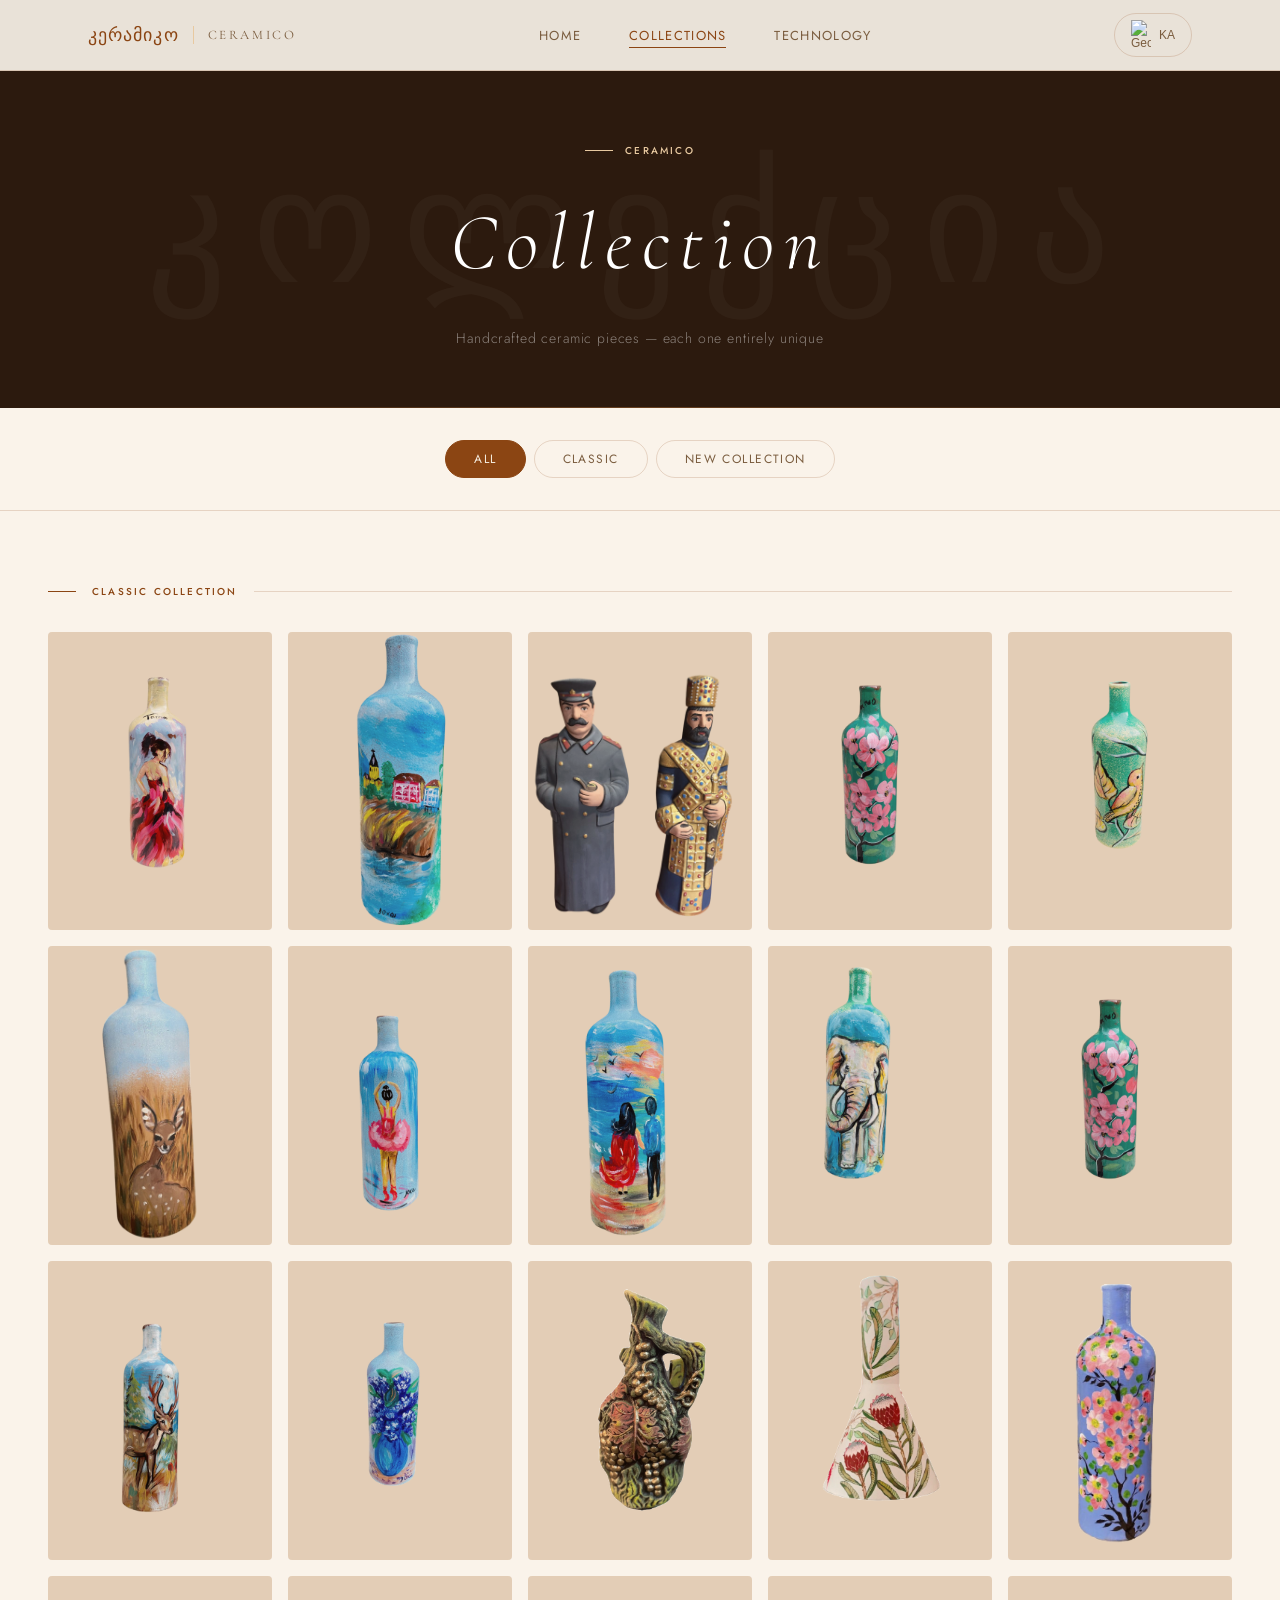
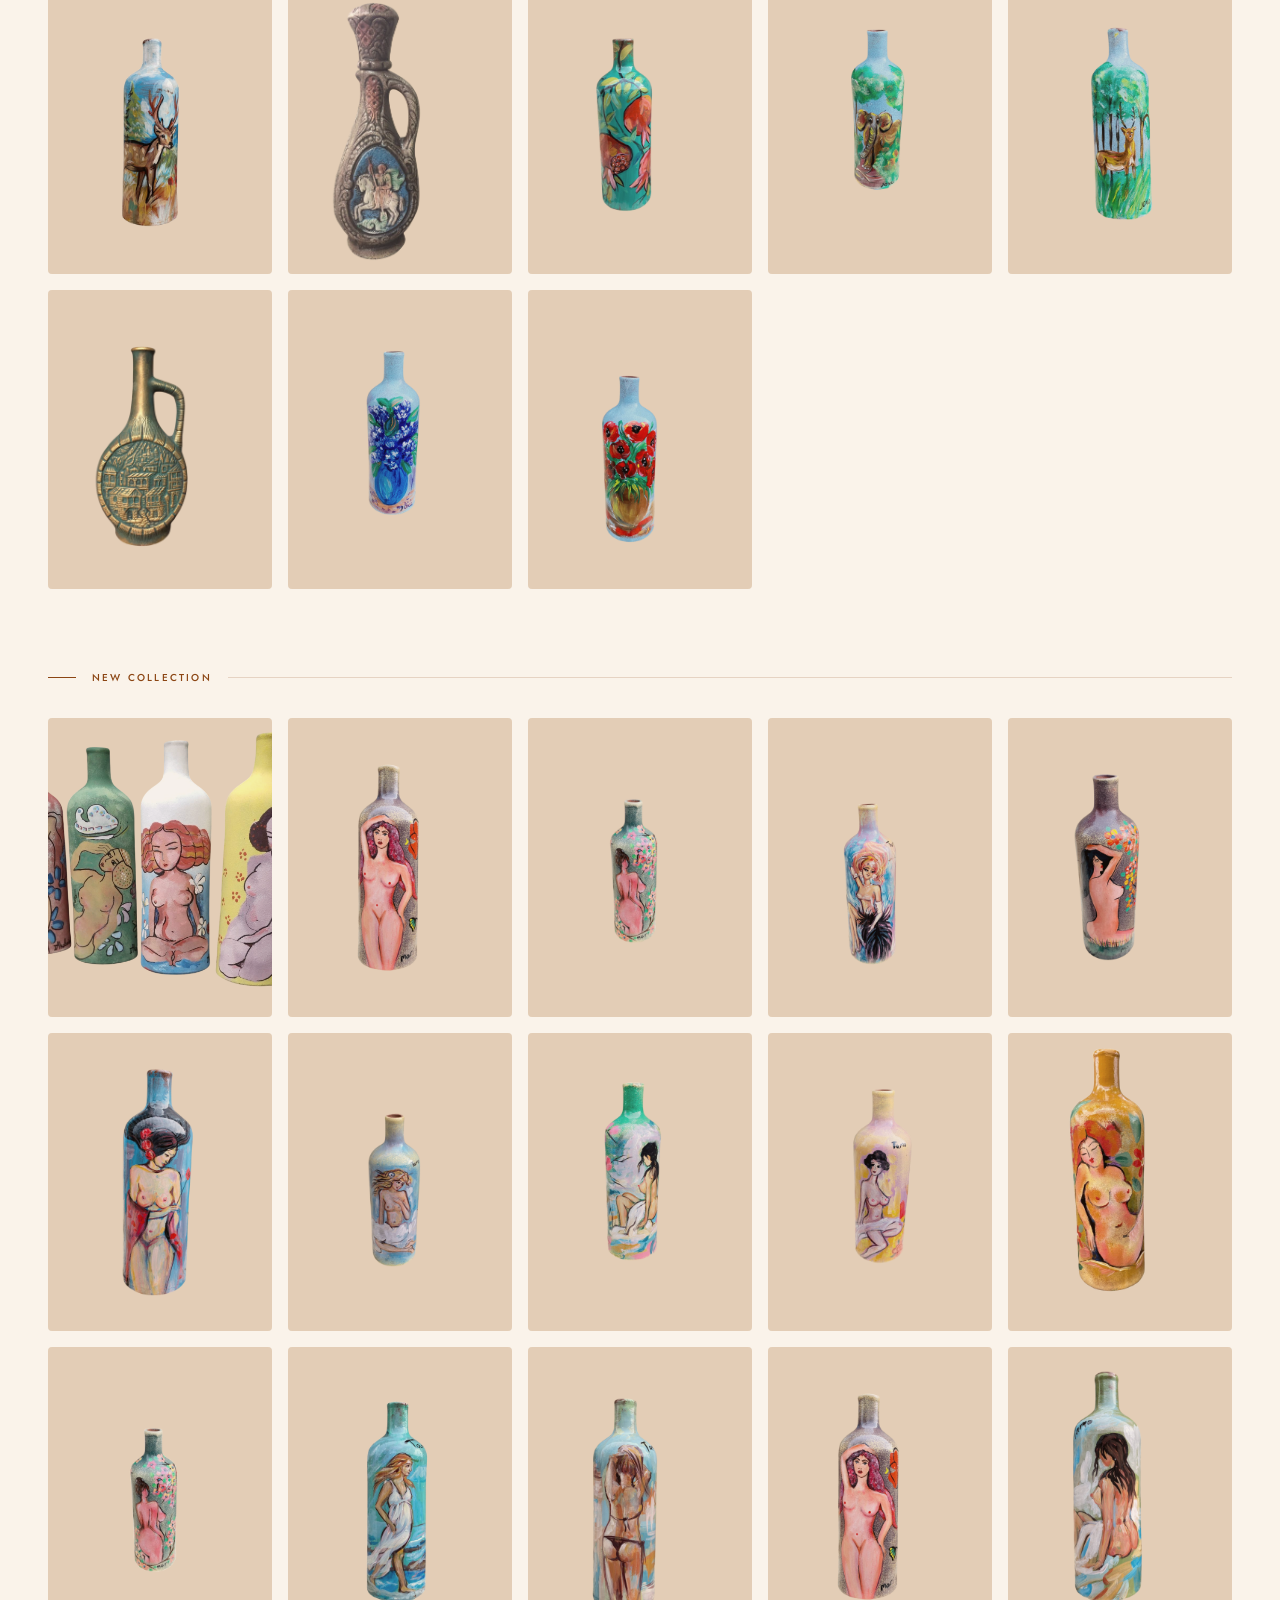
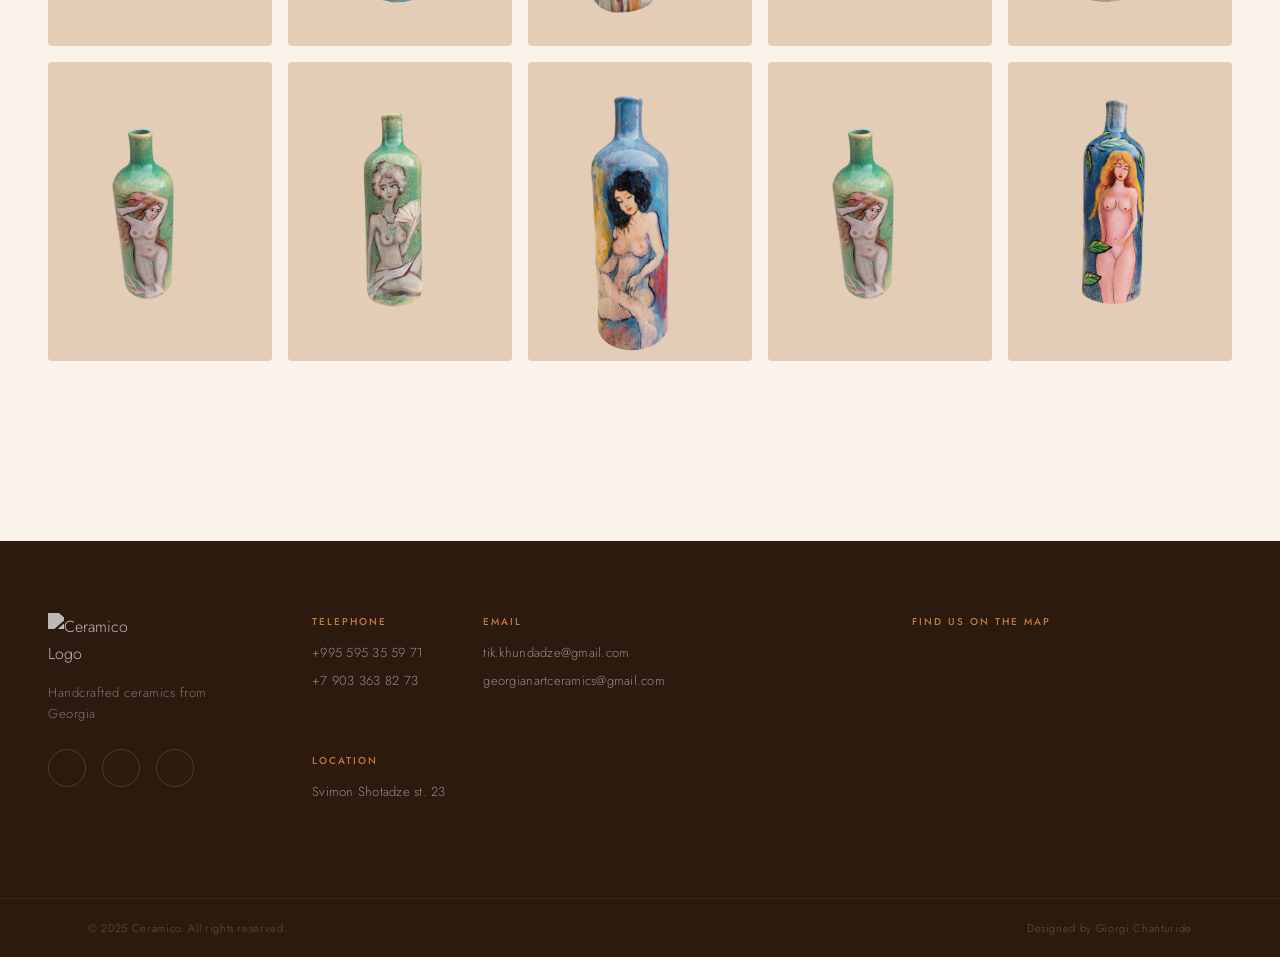
==== commit 16731f75: "fotkebi" ====
--- a/collection.html
+++ b/collection.html
@@ -62,41 +62,29 @@
         <div class="gallery-section" id="classic">
             <div class="gallery-section-label">Classic Collection</div>
             <div class="gallery-grid">
-                <div class="gallery-item" data-filter="classic"><div class="gallery-img-wrap"><img src="/fotebi/Rectangle 14.png" alt="Ceramic bottle"><div class="gallery-overlay"><i class="fa-solid fa-magnifying-glass-plus"></i></div></div></div>
-                <div class="gallery-item" data-filter="classic"><div class="gallery-img-wrap"><img src="/fotebi/Rectangle 15.png" alt="Ceramic bottle"><div class="gallery-overlay"><i class="fa-solid fa-magnifying-glass-plus"></i></div></div></div>
-                <div class="gallery-item" data-filter="classic"><div class="gallery-img-wrap"><img src="/fotebi/Rectangle 16.png" alt="Ceramic bottle"><div class="gallery-overlay"><i class="fa-solid fa-magnifying-glass-plus"></i></div></div></div>
-                <div class="gallery-item" data-filter="classic"><div class="gallery-img-wrap"><img src="/fotebi/Rectangle 17.png" alt="Ceramic bottle"><div class="gallery-overlay"><i class="fa-solid fa-magnifying-glass-plus"></i></div></div></div>
-                <div class="gallery-item" data-filter="classic"><div class="gallery-img-wrap"><img src="/fotebi/Rectangle 18.png" alt="Ceramic bottle"><div class="gallery-overlay"><i class="fa-solid fa-magnifying-glass-plus"></i></div></div></div>
-                <div class="gallery-item" data-filter="classic"><div class="gallery-img-wrap"><img src="/fotebi/Rectangle 19.png" alt="Ceramic bottle"><div class="gallery-overlay"><i class="fa-solid fa-magnifying-glass-plus"></i></div></div></div>
-                <div class="gallery-item" data-filter="classic"><div class="gallery-img-wrap"><img src="/fotebi/Rectangle 20.png" alt="Ceramic bottle"><div class="gallery-overlay"><i class="fa-solid fa-magnifying-glass-plus"></i></div></div></div>
-                <div class="gallery-item" data-filter="classic"><div class="gallery-img-wrap"><img src="/fotebi/Rectangle 21.png" alt="Ceramic bottle"><div class="gallery-overlay"><i class="fa-solid fa-magnifying-glass-plus"></i></div></div></div>
-                <div class="gallery-item" data-filter="classic"><div class="gallery-img-wrap"><img src="/fotebi/Rectangle 22.png" alt="Ceramic bottle"><div class="gallery-overlay"><i class="fa-solid fa-magnifying-glass-plus"></i></div></div></div>
-                <div class="gallery-item" data-filter="classic"><div class="gallery-img-wrap"><img src="/fotebi/Rectangle 23.png" alt="Ceramic bottle"><div class="gallery-overlay"><i class="fa-solid fa-magnifying-glass-plus"></i></div></div></div>
-                <div class="gallery-item" data-filter="classic"><div class="gallery-img-wrap"><img src="/fotebi/Rectangle 24.png" alt="Ceramic bottle"><div class="gallery-overlay"><i class="fa-solid fa-magnifying-glass-plus"></i></div></div></div>
-                <div class="gallery-item" data-filter="classic"><div class="gallery-img-wrap"><img src="/fotebi/Rectangle 25.png" alt="Ceramic bottle"><div class="gallery-overlay"><i class="fa-solid fa-magnifying-glass-plus"></i></div></div></div>
-                <div class="gallery-item" data-filter="classic"><div class="gallery-img-wrap"><img src="/fotebi/Rectangle 26.png" alt="Ceramic bottle"><div class="gallery-overlay"><i class="fa-solid fa-magnifying-glass-plus"></i></div></div></div>
-                <div class="gallery-item" data-filter="classic"><div class="gallery-img-wrap"><img src="/fotebi/Rectangle 27.png" alt="Ceramic bottle"><div class="gallery-overlay"><i class="fa-solid fa-magnifying-glass-plus"></i></div></div></div>
-                <div class="gallery-item" data-filter="classic"><div class="gallery-img-wrap"><img src="/fotebi/Rectangle 28.png" alt="Ceramic bottle"><div class="gallery-overlay"><i class="fa-solid fa-magnifying-glass-plus"></i></div></div></div>
-                <div class="gallery-item" data-filter="classic"><div class="gallery-img-wrap"><img src="/fotebi/Rectangle 29.png" alt="Ceramic bottle"><div class="gallery-overlay"><i class="fa-solid fa-magnifying-glass-plus"></i></div></div></div>
-                <div class="gallery-item" data-filter="classic"><div class="gallery-img-wrap"><img src="/fotebi/Rectangle 30.png" alt="Ceramic bottle"><div class="gallery-overlay"><i class="fa-solid fa-magnifying-glass-plus"></i></div></div></div>
-                <div class="gallery-item" data-filter="classic"><div class="gallery-img-wrap"><img src="/fotebi/Rectangle 31.png" alt="Ceramic bottle"><div class="gallery-overlay"><i class="fa-solid fa-magnifying-glass-plus"></i></div></div></div>
-                <div class="gallery-item" data-filter="classic"><div class="gallery-img-wrap"><img src="/fotebi/Rectangle 32.png" alt="Ceramic bottle"><div class="gallery-overlay"><i class="fa-solid fa-magnifying-glass-plus"></i></div></div></div>
-                <div class="gallery-item" data-filter="classic"><div class="gallery-img-wrap"><img src="/fotebi/Rectangle 33.png" alt="Ceramic bottle"><div class="gallery-overlay"><i class="fa-solid fa-magnifying-glass-plus"></i></div></div></div>
-                <div class="gallery-item" data-filter="classic"><div class="gallery-img-wrap"><img src="/fotebi/Rectangle 34.png" alt="Ceramic bottle"><div class="gallery-overlay"><i class="fa-solid fa-magnifying-glass-plus"></i></div></div></div>
-                <div class="gallery-item" data-filter="classic"><div class="gallery-img-wrap"><img src="/fotebi/Rectangle 35.png" alt="Ceramic bottle"><div class="gallery-overlay"><i class="fa-solid fa-magnifying-glass-plus"></i></div></div></div>
-                <div class="gallery-item" data-filter="classic"><div class="gallery-img-wrap"><img src="/fotebi/Rectangle 36.jpg" alt="Ceramic bottle"><div class="gallery-overlay"><i class="fa-solid fa-magnifying-glass-plus"></i></div></div></div>
-                <div class="gallery-item" data-filter="classic"><div class="gallery-img-wrap"><img src="/fotebi/Rectangle 37.png" alt="Ceramic bottle"><div class="gallery-overlay"><i class="fa-solid fa-magnifying-glass-plus"></i></div></div></div>
-                <div class="gallery-item" data-filter="classic"><div class="gallery-img-wrap"><img src="/fotebi/Rectangle 38.png" alt="Ceramic bottle"><div class="gallery-overlay"><i class="fa-solid fa-magnifying-glass-plus"></i></div></div></div>
-                <div class="gallery-item" data-filter="classic"><div class="gallery-img-wrap"><img src="/fotebi/Rectangle 39.png" alt="Ceramic bottle"><div class="gallery-overlay"><i class="fa-solid fa-magnifying-glass-plus"></i></div></div></div>
-                <div class="gallery-item" data-filter="classic"><div class="gallery-img-wrap"><img src="/fotebi/Rectangle 40.png" alt="Ceramic bottle"><div class="gallery-overlay"><i class="fa-solid fa-magnifying-glass-plus"></i></div></div></div>
-                <div class="gallery-item" data-filter="classic"><div class="gallery-img-wrap"><img src="/fotebi/Rectangle 41.png" alt="Ceramic bottle"><div class="gallery-overlay"><i class="fa-solid fa-magnifying-glass-plus"></i></div></div></div>
-                <div class="gallery-item" data-filter="classic"><div class="gallery-img-wrap"><img src="/fotebi/Rectangle 42.png" alt="Ceramic bottle"><div class="gallery-overlay"><i class="fa-solid fa-magnifying-glass-plus"></i></div></div></div>
-                <div class="gallery-item" data-filter="classic"><div class="gallery-img-wrap"><img src="/fotebi/Rectangle 43.png" alt="Ceramic bottle"><div class="gallery-overlay"><i class="fa-solid fa-magnifying-glass-plus"></i></div></div></div>
-                <div class="gallery-item" data-filter="classic"><div class="gallery-img-wrap"><img src="/fotebi/Rectangle 44.png" alt="Ceramic bottle"><div class="gallery-overlay"><i class="fa-solid fa-magnifying-glass-plus"></i></div></div></div>
-                <div class="gallery-item" data-filter="classic"><div class="gallery-img-wrap"><img src="/fotebi/Rectangle 37.png" alt="Ceramic bottle"><div class="gallery-overlay"><i class="fa-solid fa-magnifying-glass-plus"></i></div></div></div>
-                <div class="gallery-item" data-filter="classic"><div class="gallery-img-wrap"><img src="/fotebi/Rectangle 38.png" alt="Ceramic bottle"><div class="gallery-overlay"><i class="fa-solid fa-magnifying-glass-plus"></i></div></div></div>
-                <div class="gallery-item" data-filter="classic"><div class="gallery-img-wrap"><img src="/fotebi/Rectangle 31.png" alt="Ceramic bottle"><div class="gallery-overlay"><i class="fa-solid fa-magnifying-glass-plus"></i></div></div></div>
-                <div class="gallery-item" data-filter="classic"><div class="gallery-img-wrap"><img src="/fotebi/Rectangle 46.png" alt="Ceramic bottle"><div class="gallery-overlay"><i class="fa-solid fa-magnifying-glass-plus"></i></div></div></div>
+                <div class="gallery-item" data-filter="classic"><div class="gallery-img-wrap"><img src="/fotkebi/classic-col/rectangle-1.png" alt="Ceramic bottle"><div class="gallery-overlay"><i class="fa-solid fa-magnifying-glass-plus"></i></div></div></div>
+                <div class="gallery-item" data-filter="classic"><div class="gallery-img-wrap"><img src="/fotkebi/classic-col/rectangle-2.png" alt="Ceramic bottle"><div class="gallery-overlay"><i class="fa-solid fa-magnifying-glass-plus"></i></div></div></div>
+                <div class="gallery-item" data-filter="classic"><div class="gallery-img-wrap"><img src="/fotkebi/classic-col/rectangle-3.png" alt="Ceramic bottle"><div class="gallery-overlay"><i class="fa-solid fa-magnifying-glass-plus"></i></div></div></div>
+                <div class="gallery-item" data-filter="classic"><div class="gallery-img-wrap"><img src="/fotkebi/classic-col/rectangle-4.png" alt="Ceramic bottle"><div class="gallery-overlay"><i class="fa-solid fa-magnifying-glass-plus"></i></div></div></div>
+                <div class="gallery-item" data-filter="classic"><div class="gallery-img-wrap"><img src="/fotkebi/classic-col/rectangle-5.png" alt="Ceramic bottle"><div class="gallery-overlay"><i class="fa-solid fa-magnifying-glass-plus"></i></div></div></div>
+                <div class="gallery-item" data-filter="classic"><div class="gallery-img-wrap"><img src="/fotkebi/classic-col/rectangle-6.png" alt="Ceramic bottle"><div class="gallery-overlay"><i class="fa-solid fa-magnifying-glass-plus"></i></div></div></div>
+                <div class="gallery-item" data-filter="classic"><div class="gallery-img-wrap"><img src="/fotkebi/classic-col/rectangle-7.png"alt="Ceramic bottle"><div class="gallery-overlay"><i class="fa-solid fa-magnifying-glass-plus"></i></div></div></div>
+                <div class="gallery-item" data-filter="classic"><div class="gallery-img-wrap"><img src="/fotkebi/classic-col/rectangle-8.png"alt="Ceramic bottle"><div class="gallery-overlay"><i class="fa-solid fa-magnifying-glass-plus"></i></div></div></div>
+                <div class="gallery-item" data-filter="classic"><div class="gallery-img-wrap"><img src="/fotkebi/classic-col/rectangle-9.png" alt="Ceramic bottle"><div class="gallery-overlay"><i class="fa-solid fa-magnifying-glass-plus"></i></div></div></div>
+                <div class="gallery-item" data-filter="classic"><div class="gallery-img-wrap"><img src="/fotkebi/classic-col/rectangle-10.png" alt="Ceramic bottle"><div class="gallery-overlay"><i class="fa-solid fa-magnifying-glass-plus"></i></div></div></div>
+                <div class="gallery-item" data-filter="classic"><div class="gallery-img-wrap"><img src="/fotkebi/classic-col/rectangle-11.png" alt="Ceramic bottle"><div class="gallery-overlay"><i class="fa-solid fa-magnifying-glass-plus"></i></div></div></div>
+                <div class="gallery-item" data-filter="classic"><div class="gallery-img-wrap"><img src="/fotkebi/classic-col/rectangle-12.png" alt="Ceramic bottle"><div class="gallery-overlay"><i class="fa-solid fa-magnifying-glass-plus"></i></div></div></div>
+                <div class="gallery-item" data-filter="classic"><div class="gallery-img-wrap"><img src="/fotkebi/classic-col/rectangle-13.png" alt="Ceramic bottle"><div class="gallery-overlay"><i class="fa-solid fa-magnifying-glass-plus"></i></div></div></div>
+                <div class="gallery-item" data-filter="classic"><div class="gallery-img-wrap"><img src="/fotkebi/classic-col/rectangle-14.png" alt="Ceramic bottle"><div class="gallery-overlay"><i class="fa-solid fa-magnifying-glass-plus"></i></div></div></div>
+                <div class="gallery-item" data-filter="classic"><div class="gallery-img-wrap"><img src="/fotkebi/classic-col/rectangle-15.png"alt="Ceramic bottle"><div class="gallery-overlay"><i class="fa-solid fa-magnifying-glass-plus"></i></div></div></div>
+                <div class="gallery-item" data-filter="classic"><div class="gallery-img-wrap"><img src="/fotkebi/classic-col/rectangle-16.png" alt="Ceramic bottle"><div class="gallery-overlay"><i class="fa-solid fa-magnifying-glass-plus"></i></div></div></div>
+                <div class="gallery-item" data-filter="classic"><div class="gallery-img-wrap"><img src="/fotkebi/classic-col/rectangle-17.png" alt="Ceramic bottle"><div class="gallery-overlay"><i class="fa-solid fa-magnifying-glass-plus"></i></div></div></div>
+                <div class="gallery-item" data-filter="classic"><div class="gallery-img-wrap"><img src="/fotkebi/classic-col/rectangle-18.png" alt="Ceramic bottle"><div class="gallery-overlay"><i class="fa-solid fa-magnifying-glass-plus"></i></div></div></div>
+                <div class="gallery-item" data-filter="classic"><div class="gallery-img-wrap"><img src="/fotkebi/classic-col/rectangle-19.png" alt="Ceramic bottle"><div class="gallery-overlay"><i class="fa-solid fa-magnifying-glass-plus"></i></div></div></div>
+                <div class="gallery-item" data-filter="classic"><div class="gallery-img-wrap"><img src="/fotkebi/classic-col/rectangle-20.png" alt="Ceramic bottle"><div class="gallery-overlay"><i class="fa-solid fa-magnifying-glass-plus"></i></div></div></div>
+                <div class="gallery-item" data-filter="classic"><div class="gallery-img-wrap"><img src="/fotkebi/classic-col/rectangle-21.png" alt="Ceramic bottle"><div class="gallery-overlay"><i class="fa-solid fa-magnifying-glass-plus"></i></div></div></div>
+                <div class="gallery-item" data-filter="classic"><div class="gallery-img-wrap"><img src="/fotkebi/classic-col/rectangle-22.png" alt="Ceramic bottle"><div class="gallery-overlay"><i class="fa-solid fa-magnifying-glass-plus"></i></div></div></div>
+                <div class="gallery-item" data-filter="classic"><div class="gallery-img-wrap"><img src="/fotkebi/classic-col/rectangle-23.png"alt="Ceramic bottle"><div class="gallery-overlay"><i class="fa-solid fa-magnifying-glass-plus"></i></div></div></div>
             </div>
         </div>
 
@@ -104,23 +92,26 @@
         <div class="gallery-section" id="new">
             <div class="gallery-section-label">New Collection</div>
             <div class="gallery-grid">
-                <div class="gallery-item" data-filter="new"><div class="gallery-img-wrap"><img src="/fotebi/axali fotkebi/1.jpg" alt="New collection"><div class="gallery-overlay"><i class="fa-solid fa-magnifying-glass-plus"></i></div></div></div>
-                <div class="gallery-item" data-filter="new"><div class="gallery-img-wrap"><img src="/fotebi/axali fotkebi/2.jpg" alt="New collection"><div class="gallery-overlay"><i class="fa-solid fa-magnifying-glass-plus"></i></div></div></div>
-                <div class="gallery-item" data-filter="new"><div class="gallery-img-wrap"><img src="/fotebi/axali fotkebi/3.jpg" alt="New collection"><div class="gallery-overlay"><i class="fa-solid fa-magnifying-glass-plus"></i></div></div></div>
-                <div class="gallery-item" data-filter="new"><div class="gallery-img-wrap"><img src="/fotebi/axali fotkebi/4.jpg" alt="New collection"><div class="gallery-overlay"><i class="fa-solid fa-magnifying-glass-plus"></i></div></div></div>
-                <div class="gallery-item" data-filter="new"><div class="gallery-img-wrap"><img src="/fotebi/axali fotkebi/5.jpg" alt="New collection"><div class="gallery-overlay"><i class="fa-solid fa-magnifying-glass-plus"></i></div></div></div>
-                <div class="gallery-item" data-filter="new"><div class="gallery-img-wrap"><img src="/fotebi/axali fotkebi/6.jpg" alt="New collection"><div class="gallery-overlay"><i class="fa-solid fa-magnifying-glass-plus"></i></div></div></div>
-                <div class="gallery-item" data-filter="new"><div class="gallery-img-wrap"><img src="/fotebi/axali fotkebi/7.jpg" alt="New collection"><div class="gallery-overlay"><i class="fa-solid fa-magnifying-glass-plus"></i></div></div></div>
-                <div class="gallery-item" data-filter="new"><div class="gallery-img-wrap"><img src="/fotebi/axali fotkebi/8.jpg" alt="New collection"><div class="gallery-overlay"><i class="fa-solid fa-magnifying-glass-plus"></i></div></div></div>
-                <div class="gallery-item" data-filter="new"><div class="gallery-img-wrap"><img src="/fotebi/axali fotkebi/9.jpg" alt="New collection"><div class="gallery-overlay"><i class="fa-solid fa-magnifying-glass-plus"></i></div></div></div>
-                <div class="gallery-item" data-filter="new"><div class="gallery-img-wrap"><img src="/fotebi/axali fotkebi/10.jpg" alt="New collection"><div class="gallery-overlay"><i class="fa-solid fa-magnifying-glass-plus"></i></div></div></div>
-                <div class="gallery-item" data-filter="new"><div class="gallery-img-wrap"><img src="/fotebi/axali fotkebi/11.jpg" alt="New collection"><div class="gallery-overlay"><i class="fa-solid fa-magnifying-glass-plus"></i></div></div></div>
-                <div class="gallery-item" data-filter="new"><div class="gallery-img-wrap"><img src="/fotebi/axali fotkebi/12.jpg" alt="New collection"><div class="gallery-overlay"><i class="fa-solid fa-magnifying-glass-plus"></i></div></div></div>
-                <div class="gallery-item" data-filter="new"><div class="gallery-img-wrap"><img src="/fotebi/axali fotkebi/13.jpg" alt="New collection"><div class="gallery-overlay"><i class="fa-solid fa-magnifying-glass-plus"></i></div></div></div>
-                <div class="gallery-item" data-filter="new"><div class="gallery-img-wrap"><img src="/fotebi/axali fotkebi/14.jpg" alt="New collection"><div class="gallery-overlay"><i class="fa-solid fa-magnifying-glass-plus"></i></div></div></div>
-                <div class="gallery-item" data-filter="new"><div class="gallery-img-wrap"><img src="/fotebi/axali fotkebi/15.jpg" alt="New collection"><div class="gallery-overlay"><i class="fa-solid fa-magnifying-glass-plus"></i></div></div></div>
-                <div class="gallery-item" data-filter="new"><div class="gallery-img-wrap"><img src="/fotebi/axali fotkebi/16.jpg" alt="New collection"><div class="gallery-overlay"><i class="fa-solid fa-magnifying-glass-plus"></i></div></div></div>
-                <div class="gallery-item" data-filter="new"><div class="gallery-img-wrap"><img src="/fotebi/axali fotkebi/17.jpg" alt="New collection"><div class="gallery-overlay"><i class="fa-solid fa-magnifying-glass-plus"></i></div></div></div>
+                <div class="gallery-item" data-filter="new"><div class="gallery-img-wrap"><img src="/fotkebi/new-col/rectangle-1.png" alt="New collection"><div class="gallery-overlay"><i class="fa-solid fa-magnifying-glass-plus"></i></div></div></div>
+                <div class="gallery-item" data-filter="new"><div class="gallery-img-wrap"><img src="/fotkebi/new-col/rectangle-2.png" alt="New collection"><div class="gallery-overlay"><i class="fa-solid fa-magnifying-glass-plus"></i></div></div></div>
+                <div class="gallery-item" data-filter="new"><div class="gallery-img-wrap"><img src="/fotkebi/new-col/rectangle-3.png"alt="New collection"><div class="gallery-overlay"><i class="fa-solid fa-magnifying-glass-plus"></i></div></div></div>
+                <div class="gallery-item" data-filter="new"><div class="gallery-img-wrap"><img src="/fotkebi/new-col/rectangle-4.png" alt="New collection"><div class="gallery-overlay"><i class="fa-solid fa-magnifying-glass-plus"></i></div></div></div>
+                <div class="gallery-item" data-filter="new"><div class="gallery-img-wrap"><img src="/fotkebi/new-col/rectangle-5.png" alt="New collection"><div class="gallery-overlay"><i class="fa-solid fa-magnifying-glass-plus"></i></div></div></div>
+                <div class="gallery-item" data-filter="new"><div class="gallery-img-wrap"><img src="/fotkebi/new-col/rectangle-6.png" alt="New collection"><div class="gallery-overlay"><i class="fa-solid fa-magnifying-glass-plus"></i></div></div></div>
+                <div class="gallery-item" data-filter="new"><div class="gallery-img-wrap"><img src="/fotkebi/new-col/rectangle-7.png"alt="New collection"><div class="gallery-overlay"><i class="fa-solid fa-magnifying-glass-plus"></i></div></div></div>
+                <div class="gallery-item" data-filter="new"><div class="gallery-img-wrap"><img src="/fotkebi/new-col/rectangle-8.png" alt="New collection"><div class="gallery-overlay"><i class="fa-solid fa-magnifying-glass-plus"></i></div></div></div>
+                <div class="gallery-item" data-filter="new"><div class="gallery-img-wrap"><img src="/fotkebi/new-col/rectangle-9.png"alt="New collection"><div class="gallery-overlay"><i class="fa-solid fa-magnifying-glass-plus"></i></div></div></div>
+                <div class="gallery-item" data-filter="new"><div class="gallery-img-wrap"><img src="/fotkebi/new-col/rectangle-10.png" alt="New collection"><div class="gallery-overlay"><i class="fa-solid fa-magnifying-glass-plus"></i></div></div></div>
+                <div class="gallery-item" data-filter="new"><div class="gallery-img-wrap"><img src="/fotkebi/new-col/rectangle-11.png" alt="New collection"><div class="gallery-overlay"><i class="fa-solid fa-magnifying-glass-plus"></i></div></div></div>
+                <div class="gallery-item" data-filter="new"><div class="gallery-img-wrap"><img src="/fotkebi/new-col/rectangle-12.png" alt="New collection"><div class="gallery-overlay"><i class="fa-solid fa-magnifying-glass-plus"></i></div></div></div>
+                <div class="gallery-item" data-filter="new"><div class="gallery-img-wrap"><img src="/fotkebi/new-col/rectangle-13.png" alt="New collection"><div class="gallery-overlay"><i class="fa-solid fa-magnifying-glass-plus"></i></div></div></div>
+                <div class="gallery-item" data-filter="new"><div class="gallery-img-wrap"><img src="/fotkebi/new-col/rectangle-14.png" alt="New collection"><div class="gallery-overlay"><i class="fa-solid fa-magnifying-glass-plus"></i></div></div></div>
+                <div class="gallery-item" data-filter="new"><div class="gallery-img-wrap"><img src="/fotkebi/new-col/rectangle-15.png"alt="New collection"><div class="gallery-overlay"><i class="fa-solid fa-magnifying-glass-plus"></i></div></div></div>
+                <div class="gallery-item" data-filter="new"><div class="gallery-img-wrap"><img src="/fotkebi/new-col/rectangle-16.png" alt="New collection"><div class="gallery-overlay"><i class="fa-solid fa-magnifying-glass-plus"></i></div></div></div>
+                <div class="gallery-item" data-filter="new"><div class="gallery-img-wrap"><img src="/fotkebi/new-col/rectangle-17.png" alt="New collection"><div class="gallery-overlay"><i class="fa-solid fa-magnifying-glass-plus"></i></div></div></div>
+                <div class="gallery-item" data-filter="new"><div class="gallery-img-wrap"><img src="/fotkebi/new-col/rectangle-18.png" alt="New collection"><div class="gallery-overlay"><i class="fa-solid fa-magnifying-glass-plus"></i></div></div></div>
+                <div class="gallery-item" data-filter="new"><div class="gallery-img-wrap"><img src="/fotkebi/new-col/rectangle-19.png" alt="New collection"><div class="gallery-overlay"><i class="fa-solid fa-magnifying-glass-plus"></i></div></div></div>
+                <div class="gallery-item" data-filter="new"><div class="gallery-img-wrap"><img src="/fotkebi/new-col/rectangle-20.png" alt="New collection"><div class="gallery-overlay"><i class="fa-solid fa-magnifying-glass-plus"></i></div></div></div>
             </div>
         </div>
 
@@ -171,7 +162,7 @@
         </div>
         <div class="footer-bottom">
             <p>© 2025 Ceramico. All rights reserved.</p>
-            <p>Designed by Lasha Antelava</p>
+            <p>Designed by Giorgi Chanturide</p>
         </div>
     </footer>
 
--- a/style.css
+++ b/style.css
@@ -156,7 +156,6 @@
     gap: 8px;
     font-size: 12px;
     font-weight: 400;
-    letter-spacing: 0.08em;
     color: var(--text-muted);
 }
 
--- a/collection.css
+++ b/collection.css
@@ -276,10 +276,6 @@
     to   { opacity: 1; transform: translateY(0); }
 }
 
-/* ============================================
-   LIGHTBOX
-   ============================================ */
-
 .lightbox {
     position: fixed;
     inset: 0;
@@ -357,9 +353,6 @@
     color: #fff;
 }
 
-/* ============================================
-   NAV ACTIVE STATE
-   ============================================ */
 
 .nav-active {
     color: var(--clay) !important;
@@ -369,9 +362,6 @@
     width: 100% !important;
 }
 
-/* ============================================
-   RESPONSIVE
-   ============================================ */
 
 @media (max-width: 900px) {
     .gallery-wrap { padding: 48px 24px 72px; }
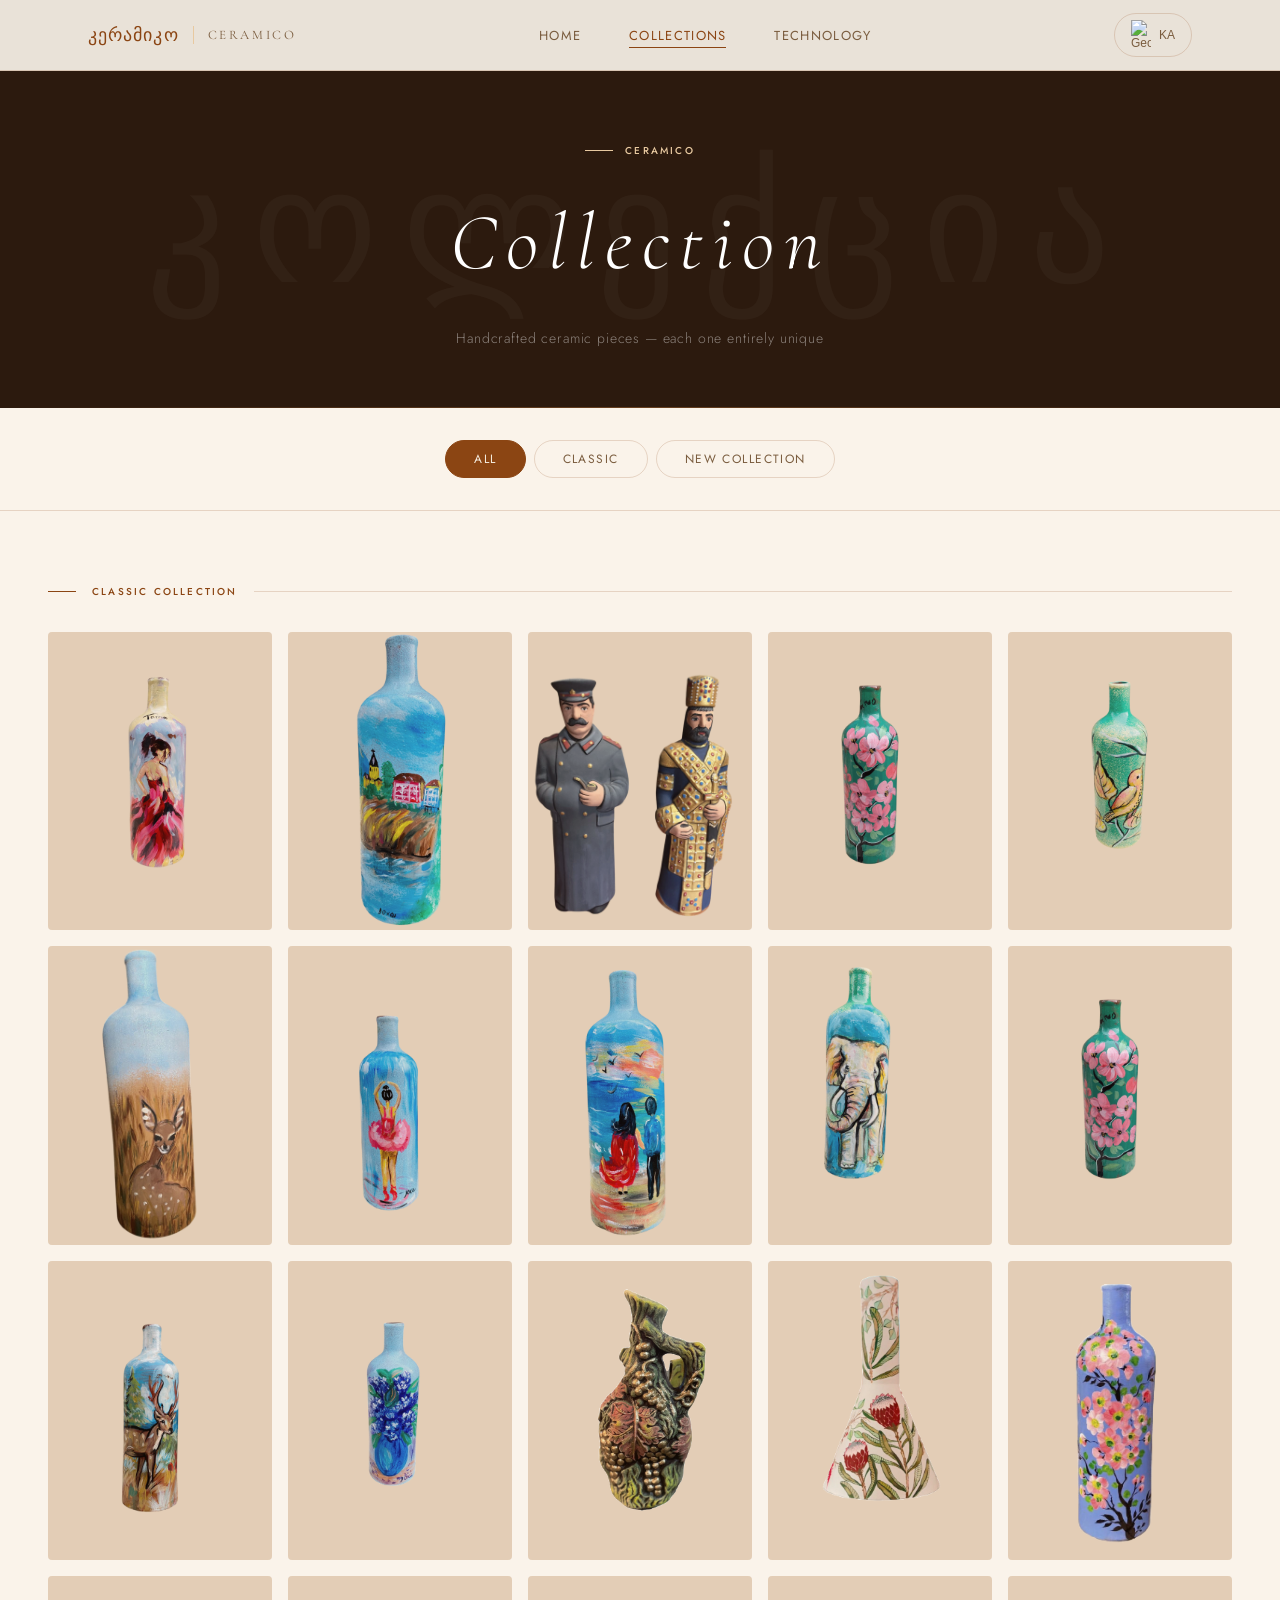
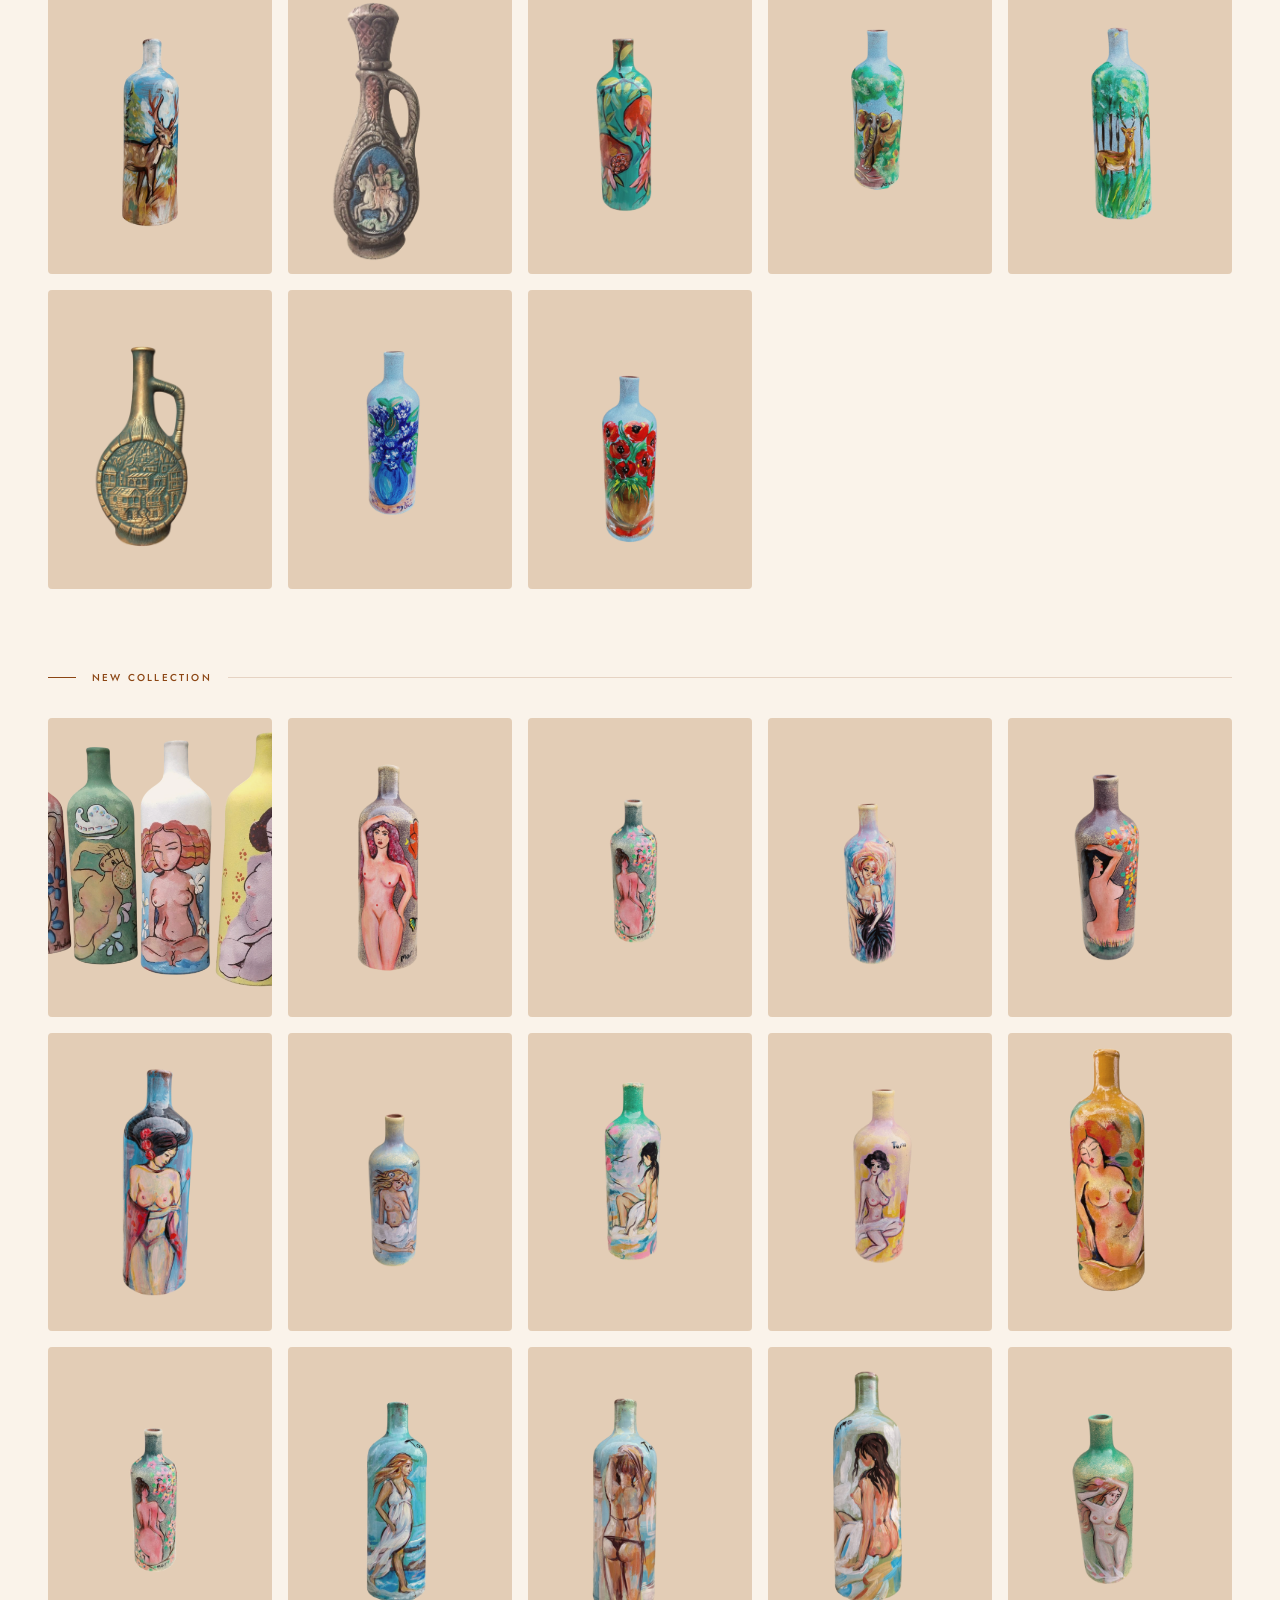
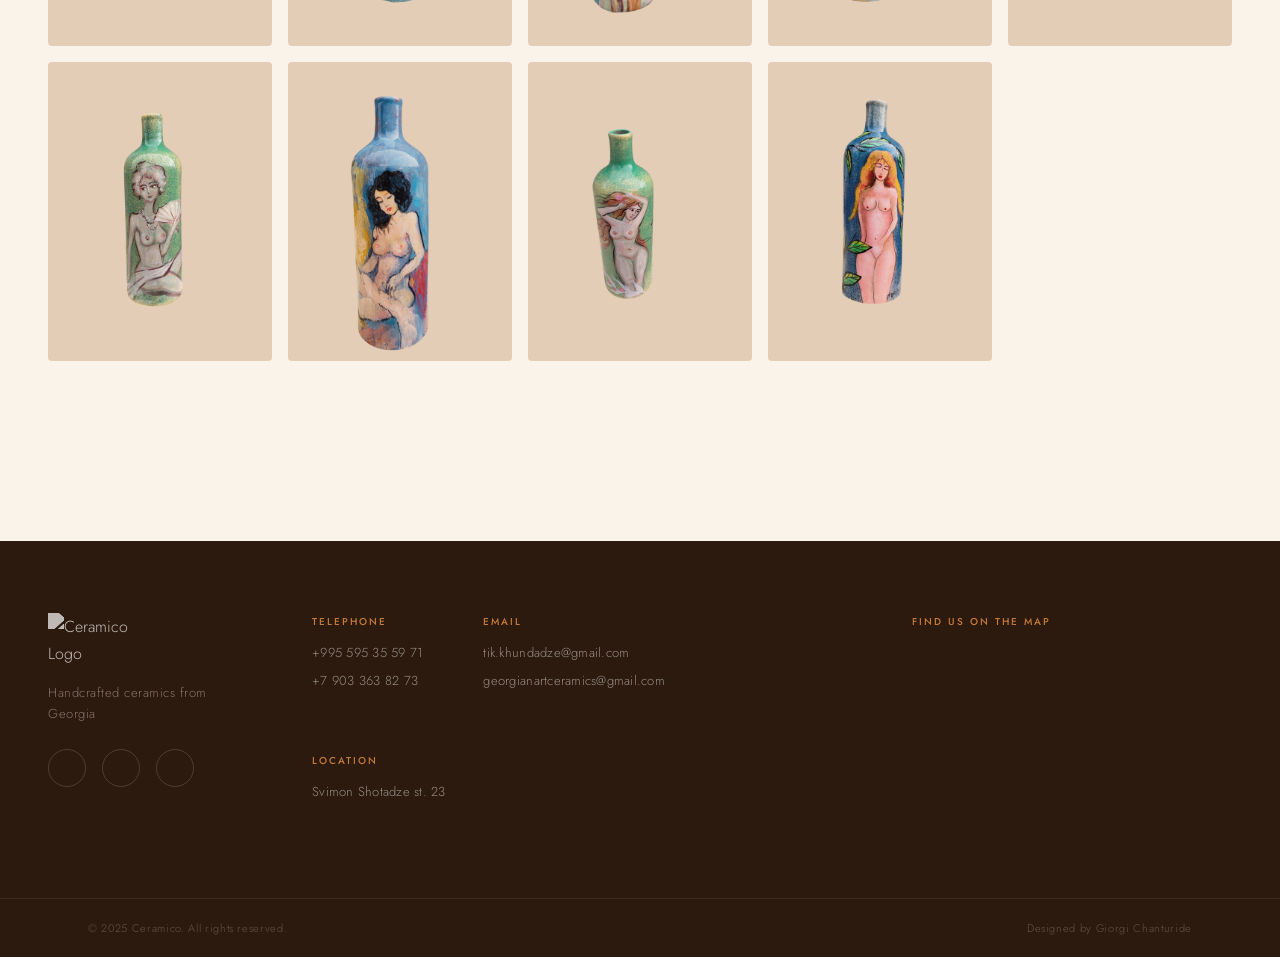
==== commit 6f6b80d7: "fotkebi-fix" ====
--- a/collection.html
+++ b/collection.html
@@ -105,7 +105,6 @@
                 <div class="gallery-item" data-filter="new"><div class="gallery-img-wrap"><img src="/fotkebi/new-col/rectangle-11.png" alt="New collection"><div class="gallery-overlay"><i class="fa-solid fa-magnifying-glass-plus"></i></div></div></div>
                 <div class="gallery-item" data-filter="new"><div class="gallery-img-wrap"><img src="/fotkebi/new-col/rectangle-12.png" alt="New collection"><div class="gallery-overlay"><i class="fa-solid fa-magnifying-glass-plus"></i></div></div></div>
                 <div class="gallery-item" data-filter="new"><div class="gallery-img-wrap"><img src="/fotkebi/new-col/rectangle-13.png" alt="New collection"><div class="gallery-overlay"><i class="fa-solid fa-magnifying-glass-plus"></i></div></div></div>
-                <div class="gallery-item" data-filter="new"><div class="gallery-img-wrap"><img src="/fotkebi/new-col/rectangle-14.png" alt="New collection"><div class="gallery-overlay"><i class="fa-solid fa-magnifying-glass-plus"></i></div></div></div>
                 <div class="gallery-item" data-filter="new"><div class="gallery-img-wrap"><img src="/fotkebi/new-col/rectangle-15.png"alt="New collection"><div class="gallery-overlay"><i class="fa-solid fa-magnifying-glass-plus"></i></div></div></div>
                 <div class="gallery-item" data-filter="new"><div class="gallery-img-wrap"><img src="/fotkebi/new-col/rectangle-16.png" alt="New collection"><div class="gallery-overlay"><i class="fa-solid fa-magnifying-glass-plus"></i></div></div></div>
                 <div class="gallery-item" data-filter="new"><div class="gallery-img-wrap"><img src="/fotkebi/new-col/rectangle-17.png" alt="New collection"><div class="gallery-overlay"><i class="fa-solid fa-magnifying-glass-plus"></i></div></div></div>
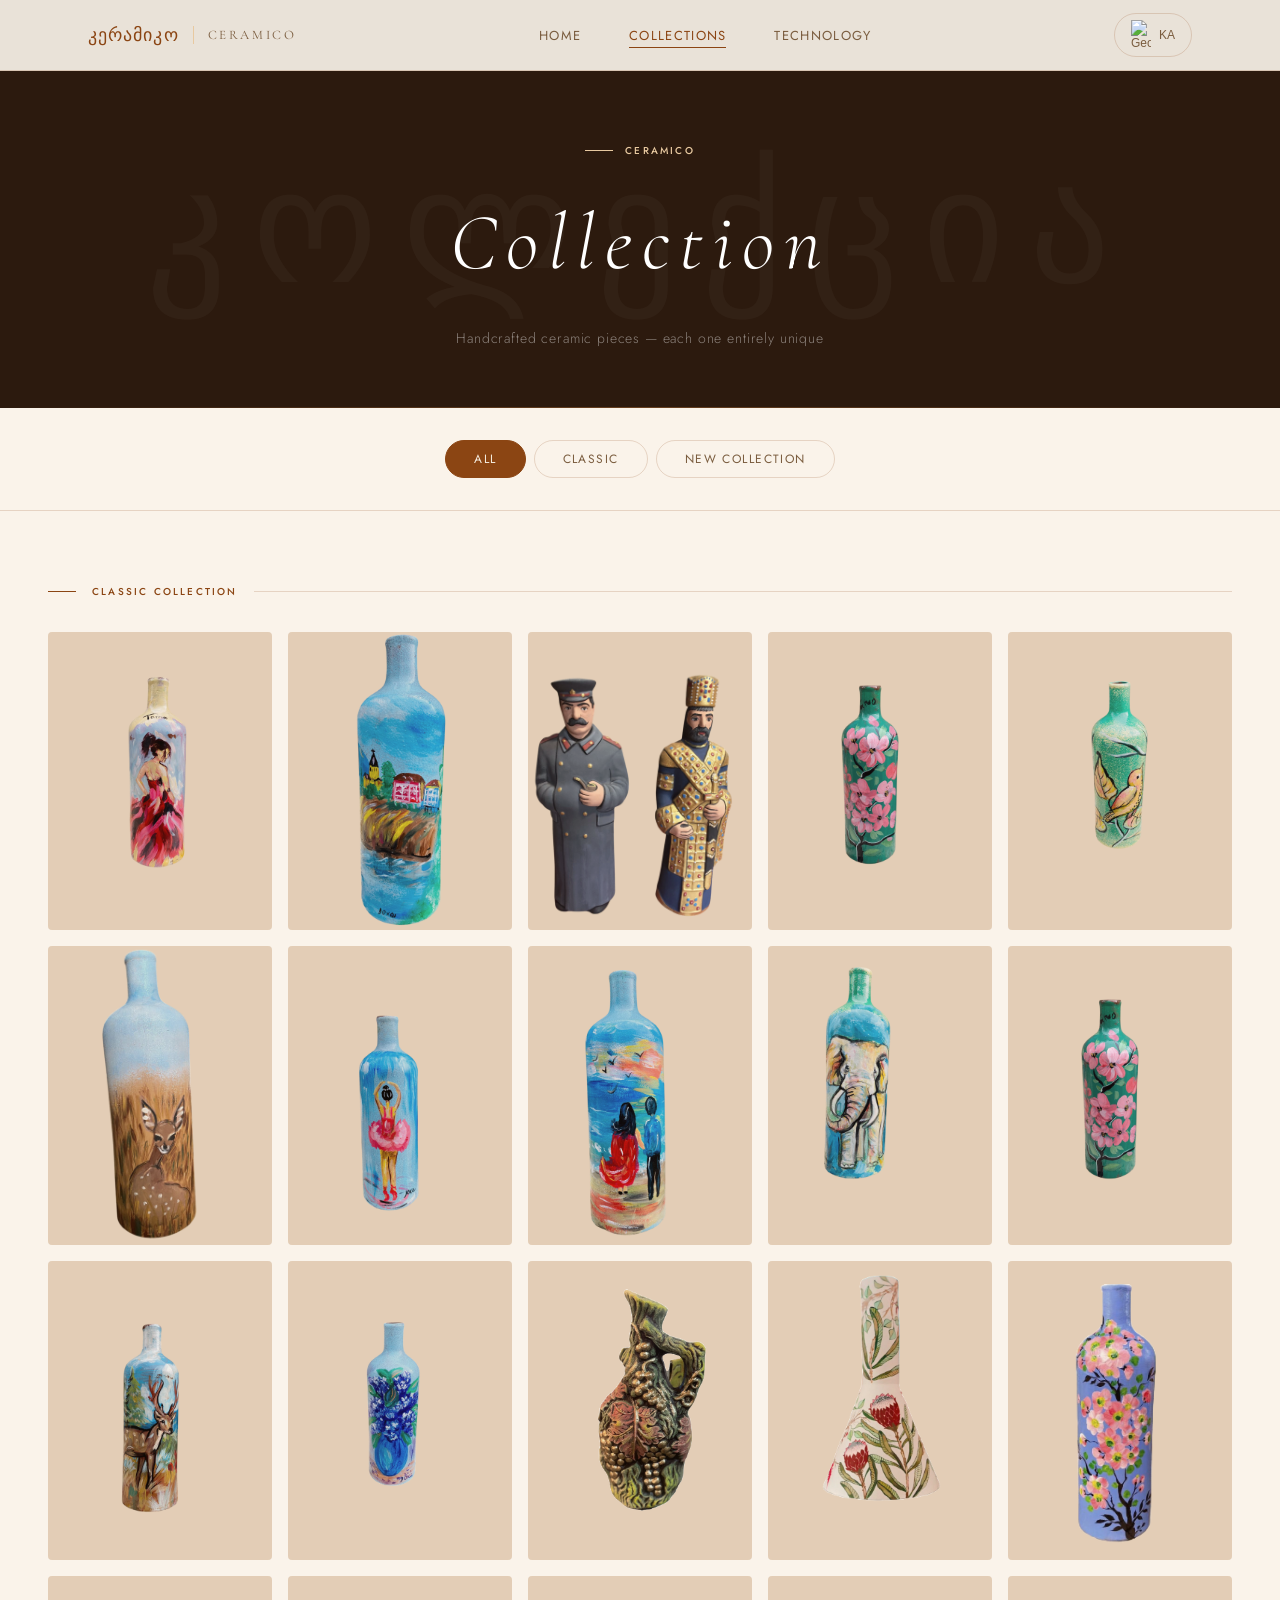
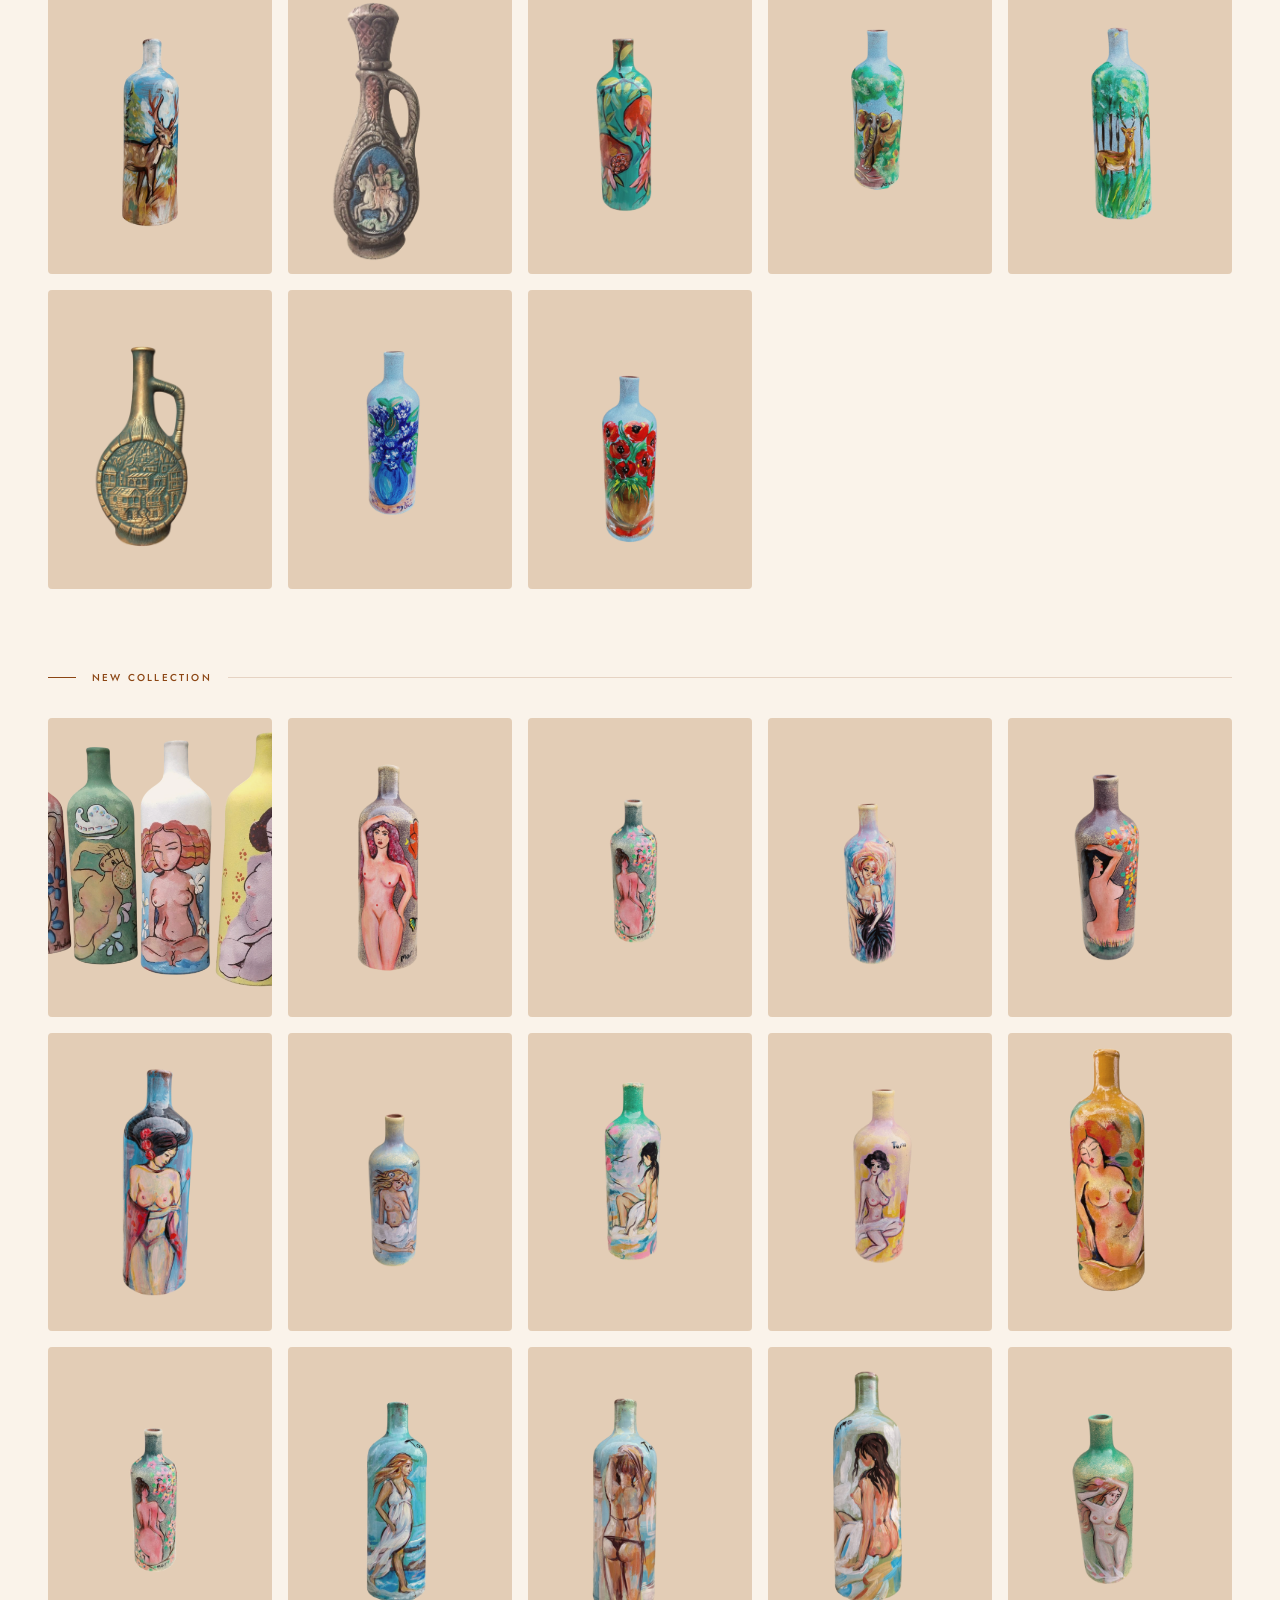
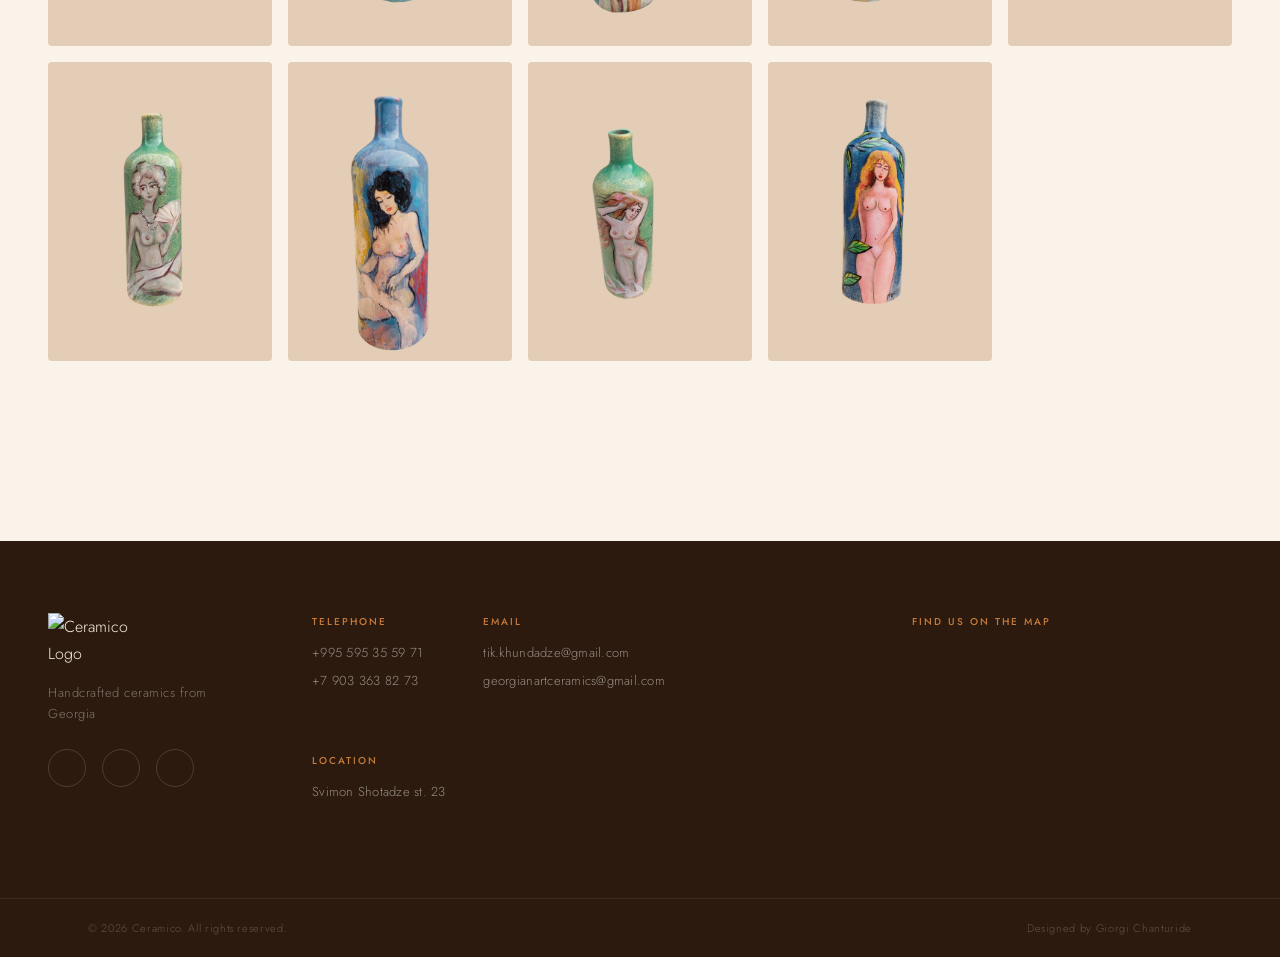
==== commit 8f0746aa: "logo-fix" ====
--- a/collection.html
+++ b/collection.html
@@ -160,7 +160,7 @@
             </div>
         </div>
         <div class="footer-bottom">
-            <p>© 2025 Ceramico. All rights reserved.</p>
+            <p>© 2026 Ceramico. All rights reserved.</p>
             <p>Designed by Giorgi Chanturide</p>
         </div>
     </footer>
--- a/style.css
+++ b/style.css
@@ -456,7 +456,6 @@
 }
 
 .img-frame::before {
-    content: '';
     position: absolute;
     top: -16px; right: -16px;
     width: 100%; height: 100%;
@@ -582,7 +581,7 @@
 .footer-logo {
     width: 100px;
     margin-bottom: 16px;
-    filter: brightness(0) invert(1) opacity(0.7);
+    /* filter: brightness(0) invert(1) opacity(0.7); */
 }
 
 .footer-tagline {
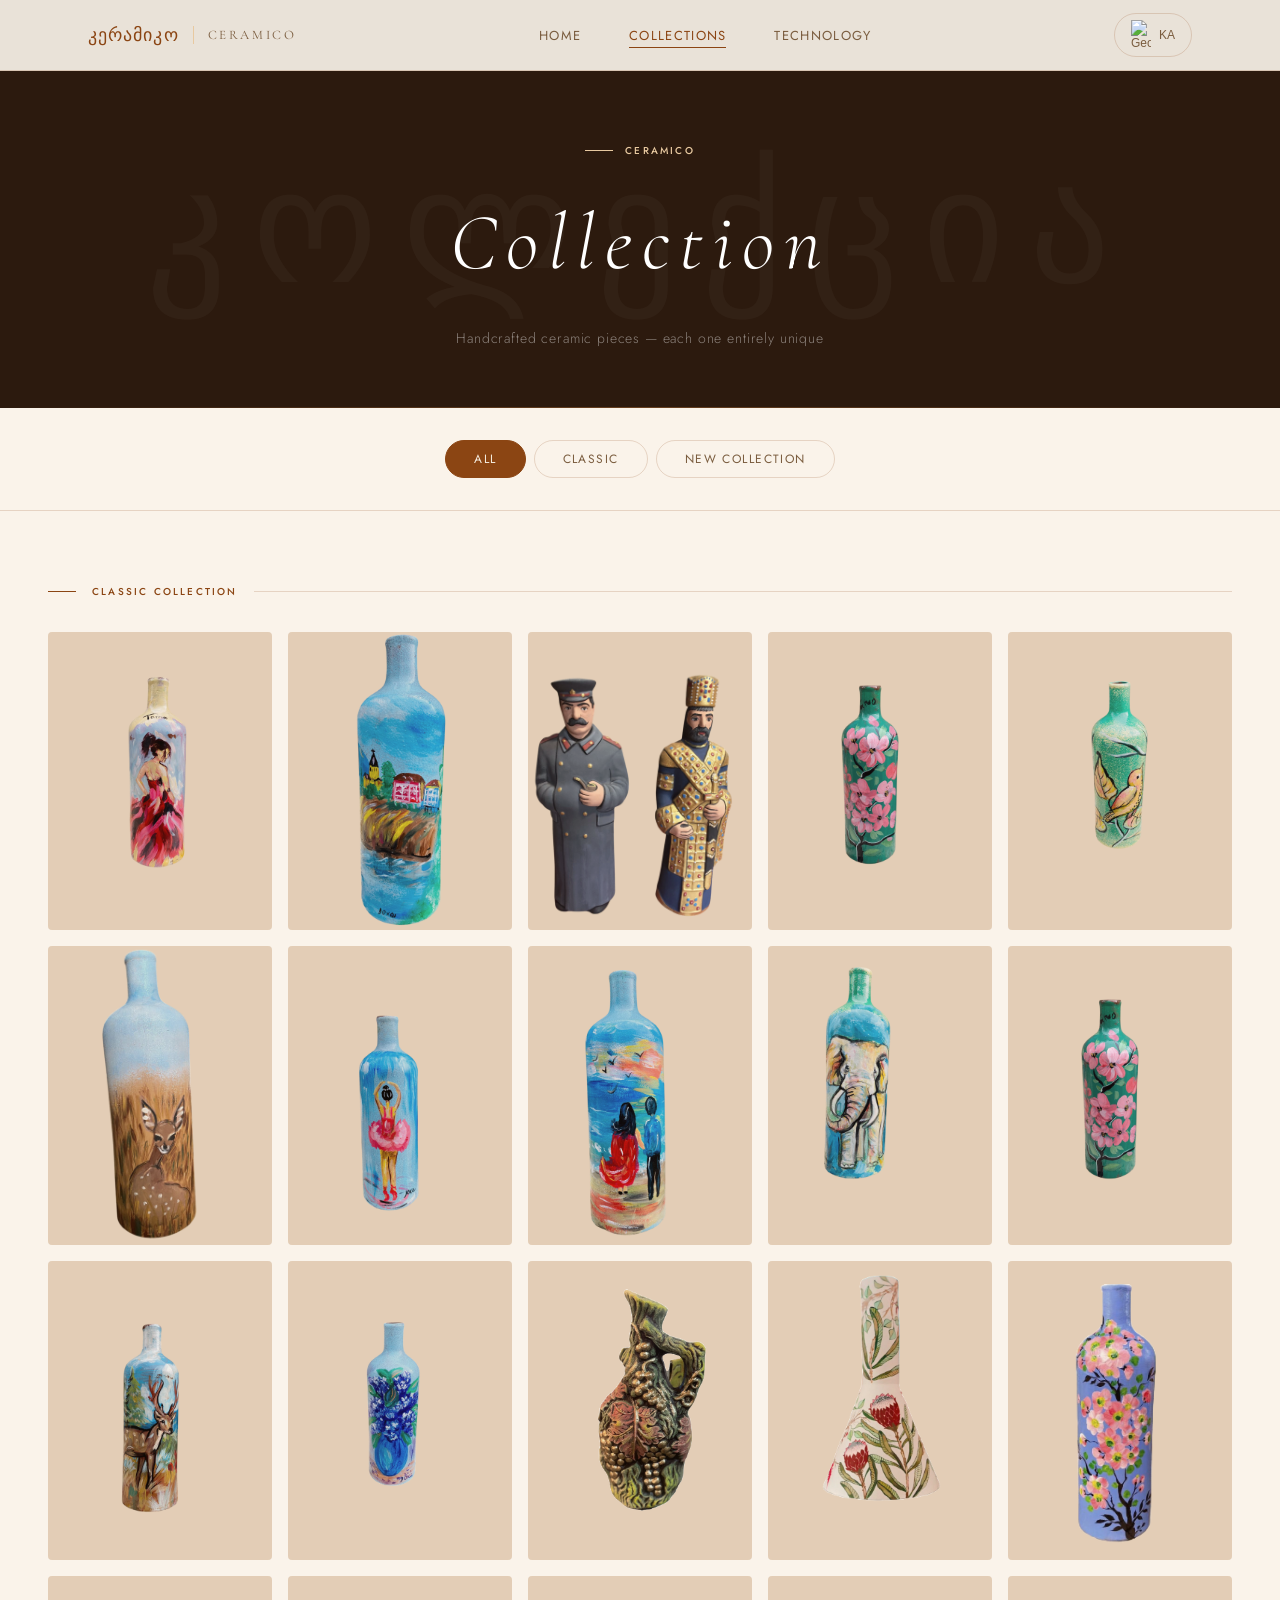
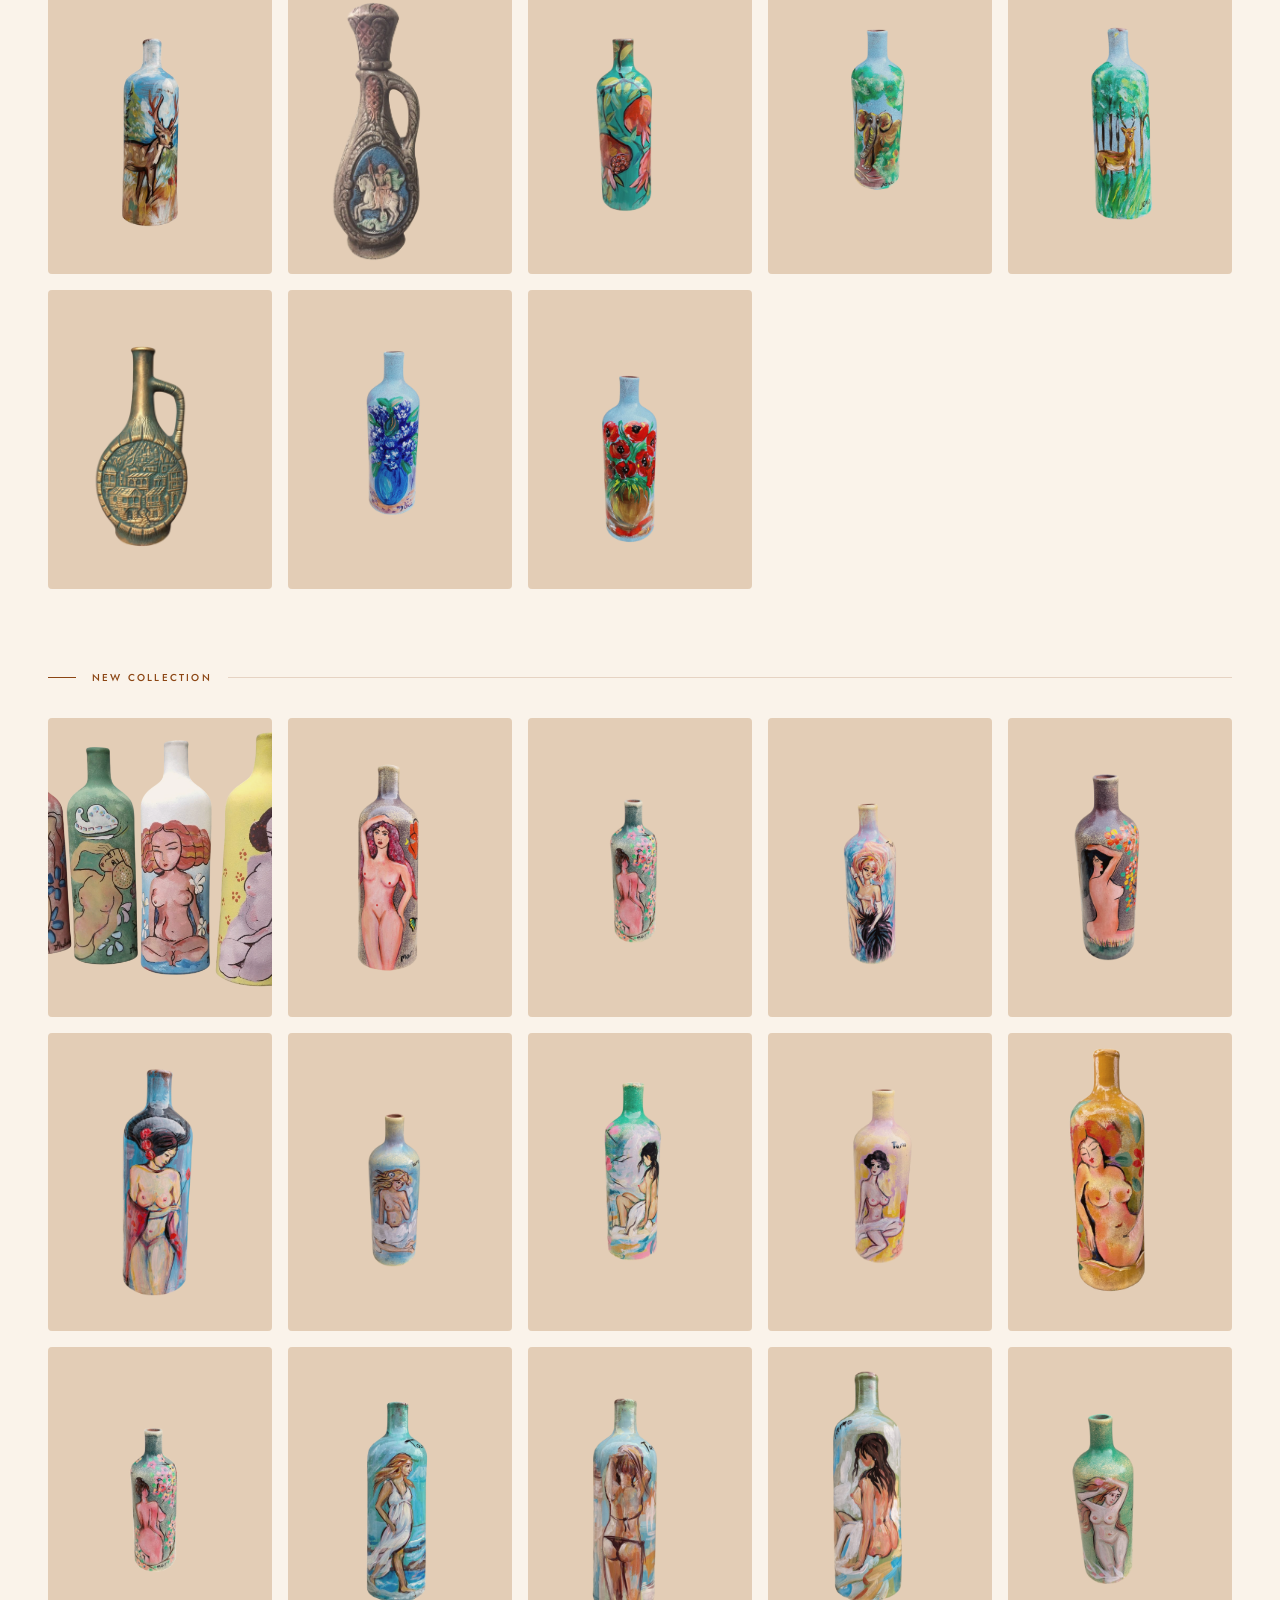
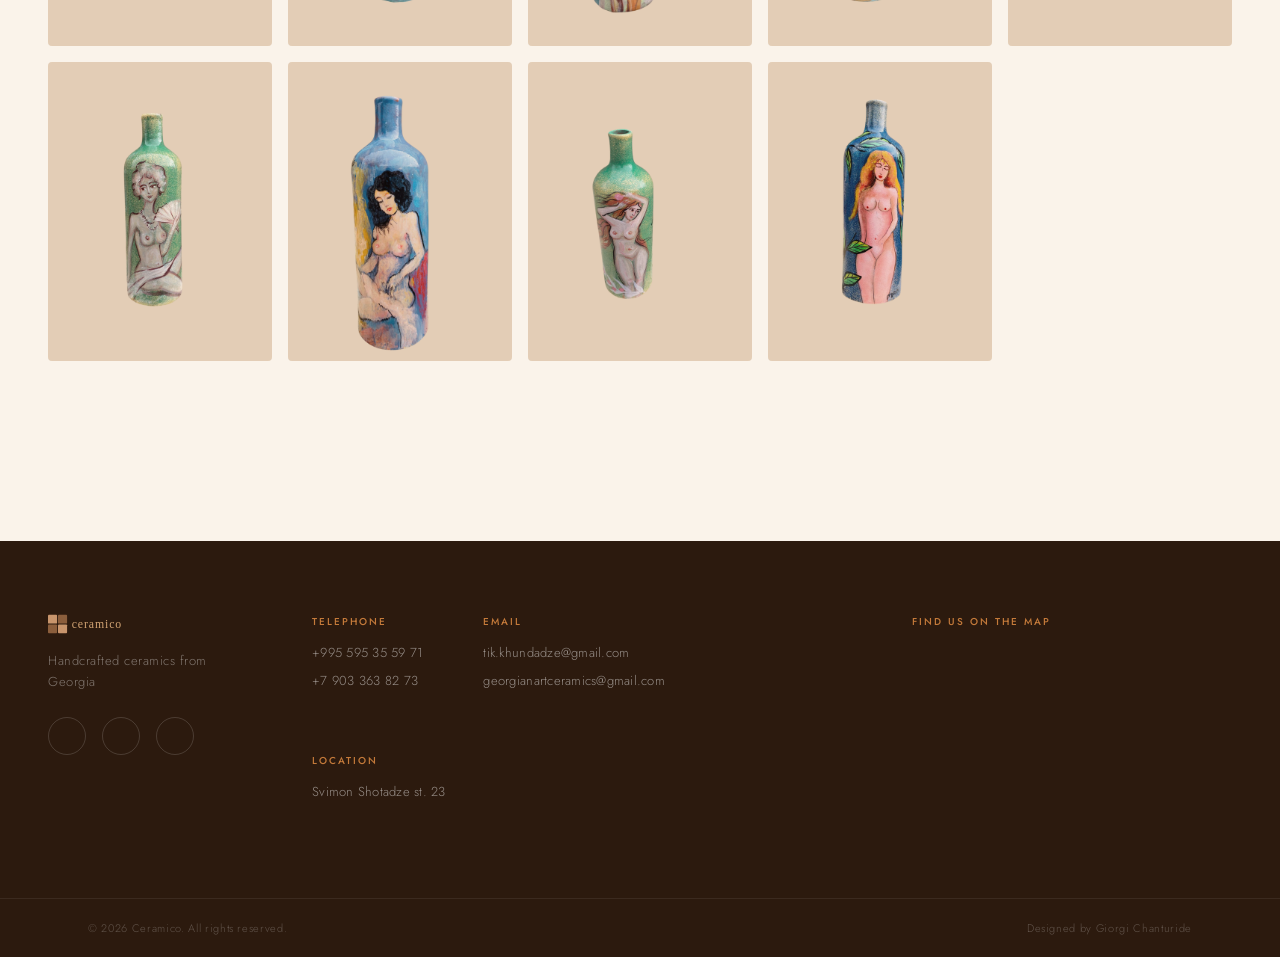
==== commit f4d529e7: "logo-fix-2" ====
--- a/collection.html
+++ b/collection.html
@@ -130,7 +130,7 @@
     <footer>
         <div class="footer-top">
             <div class="footer-logo-block">
-                <img src="./fotebi/logo.png" alt="Ceramico Logo" class="footer-logo">
+                <img src="./fotkebi/home-page/ceramico-logo.svg" alt="Ceramico Logo" class="footer-logo">
                 <p class="footer-tagline">Handcrafted ceramics from Georgia</p>
                 <div class="soc">
                     <a href="#"><i class="fa-brands fa-facebook"></i></a>
